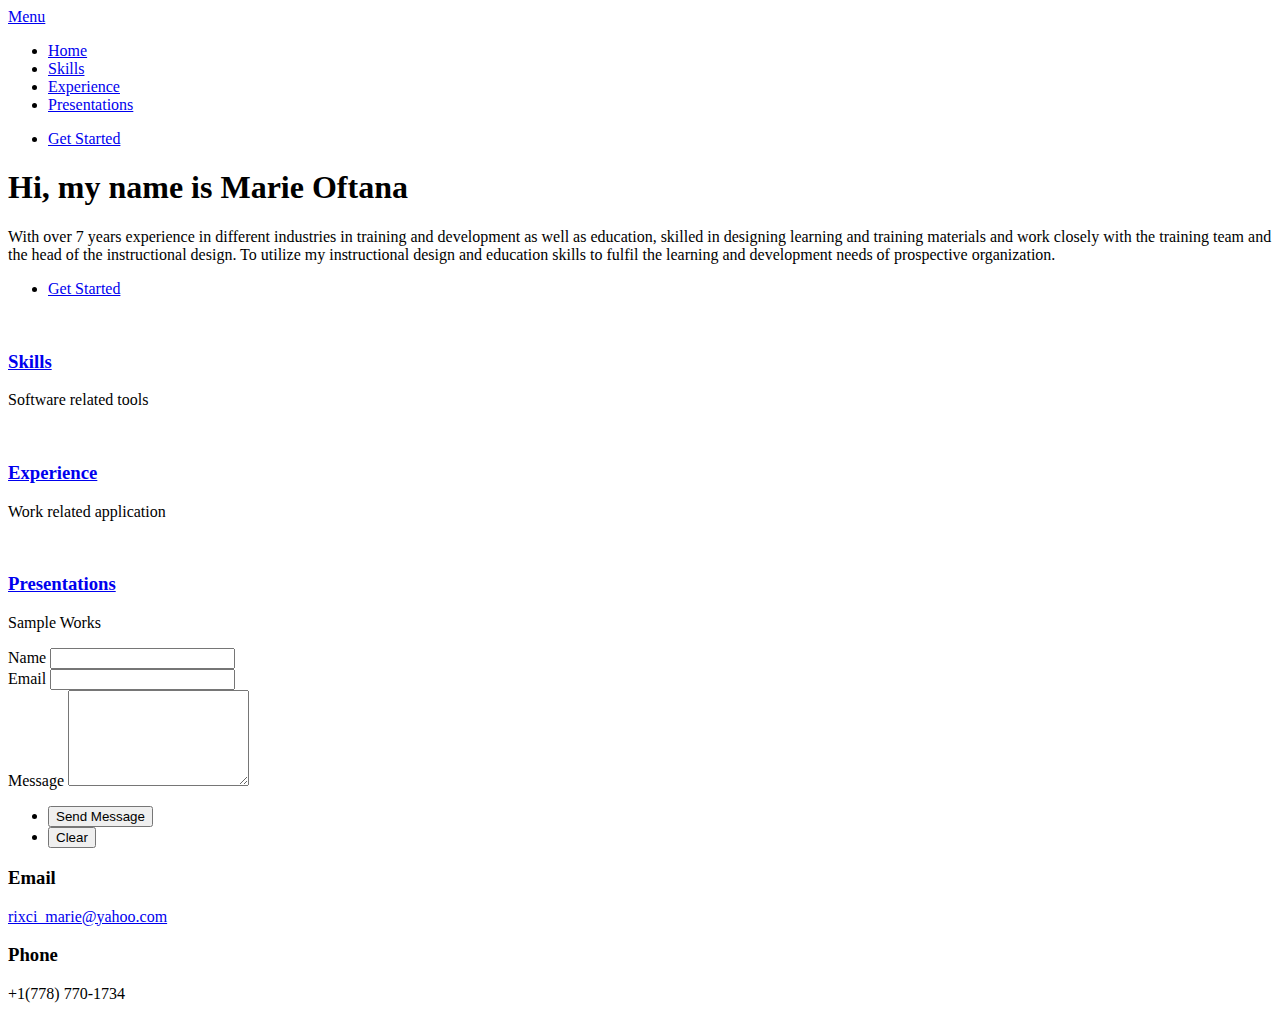
==== hmtl/index.html @ 8131af00 "html upload" ====
<!DOCTYPE HTML>
<html>
	<head>
		<title>Welcome to my Portfolio</title>
		<meta charset="utf-8" />
		<meta name="viewport" content="width=device-width, initial-scale=1, user-scalable=no" />
		<link rel="stylesheet" href="assets/css/main.css" />
		<noscript><link rel="stylesheet" href="assets/css/noscript.css" /></noscript>
	</head>
	<body class="is-preload">

		<!-- Wrapper -->
			<div id="wrapper">

				<!-- Header -->
					<header id="header" class="alt">
						<a href="index.html" class="logo"><strong></strong> <span></span></a>
						<nav>
							<a href="#menu">Menu</a>
						</nav>
					</header>

				<!-- Menu -->
					<nav id="menu">
						<ul class="links">
							<li><a href="index.html">Home</a></li>
							<li><a href="Skills.html">Skills</a></li>
							<li><a href="Experience.html">Experience</a></li>
							<li><a href="Presentations.html">Presentations</a></li>
						</ul>
						<ul class="actions stacked">
							<li><a href="index.html" class="button primary fit">Get Started</a></li>
						</ul>
					</nav>

				<!-- Banner -->
					<section id="banner" class="major">
						<div class="inner">
							<header class="major">
								<h1>Hi, my name is Marie Oftana</h1>
							</header>
							<div class="content">
								<p>With over 7 years experience in different industries in training and development as well as education, 
									skilled in designing learning and training materials and work closely with the training team and the head 
									of the instructional design. To utilize my instructional design and education skills to fulfil the learning 
									and development needs of prospective organization.</p>
								<ul class="actions">
									<li><a href="#one" class="button next scrolly">Get Started</a></li>
								</ul>
							</div>
						</div>
					</section>

				<!-- Main -->
					<div id="main">

						<!-- One -->
							<section id="one" class="tiles">
								<article>
									<span class="image">
										<img src="images/pic01.jpg" alt="" />
									</span>
									<header class="major">
										<h3><a href="Skills.html" class="link">Skills</a></h3>
										<p>Software related tools</p>
									</header>
								</article>
								<article>
									<span class="image">
										<img src="images/pic02.jpg" alt="" />
									</span>
									<header class="major">
										<h3><a href="Experience.html" class="link">Experience</a></h3>
										<p>Work related application</p>
									</header>
								</article>
								
								</article>
								<article>
									<span class="image">
										<img src="images/pic05.jpg" alt="" />
									</span>
									<header class="major">
										<h3><a href="Presentations.html" class="link">Presentations</a></h3>
										<p>Sample Works</p>
									</header>
								</article>

							</section>

						
				<!-- Contact -->
					<section id="contact">
						<div class="inner">
							<section>
								<form method="post" action="#">
									<div class="fields">
										<div class="field half">
											<label for="name">Name</label>
											<input type="text" name="name" id="name" />
										</div>
										<div class="field half">
											<label for="email">Email</label>
											<input type="text" name="email" id="email" />
										</div>
										<div class="field">
											<label for="message">Message</label>
											<textarea name="message" id="message" rows="6"></textarea>
										</div>
									</div>
									<ul class="actions">
										<li><input type="submit" value="Send Message" class="primary" /></li>
										<li><input type="reset" value="Clear" /></li>
									</ul>
								</form>
							</section>
							<section class="split">
								<section>
									<div class="contact-method">
										<span class="icon solid alt fa-envelope"></span>
										<h3>Email</h3>
										<a href="mailto:rixci_marie@yahoo.com?Subject=Hello%20again">rixci_marie@yahoo.com</a>
									</div>
								</section>
								<section>
									<div class="contact-method">
										<span class="icon solid alt fa-phone"></span>
										<h3>Phone</h3>
										<span>+1(778) 770-1734</span>
							</section>
						</div>
					</section>


			</div>

		<!-- Scripts -->
			<script src="assets/js/jquery.min.js"></script>
			<script src="assets/js/jquery.scrolly.min.js"></script>
			<script src="assets/js/jquery.scrollex.min.js"></script>
			<script src="assets/js/browser.min.js"></script>
			<script src="assets/js/breakpoints.min.js"></script>
			<script src="assets/js/util.js"></script>
			<script src="assets/js/main.js"></script>

	</body>
</html>
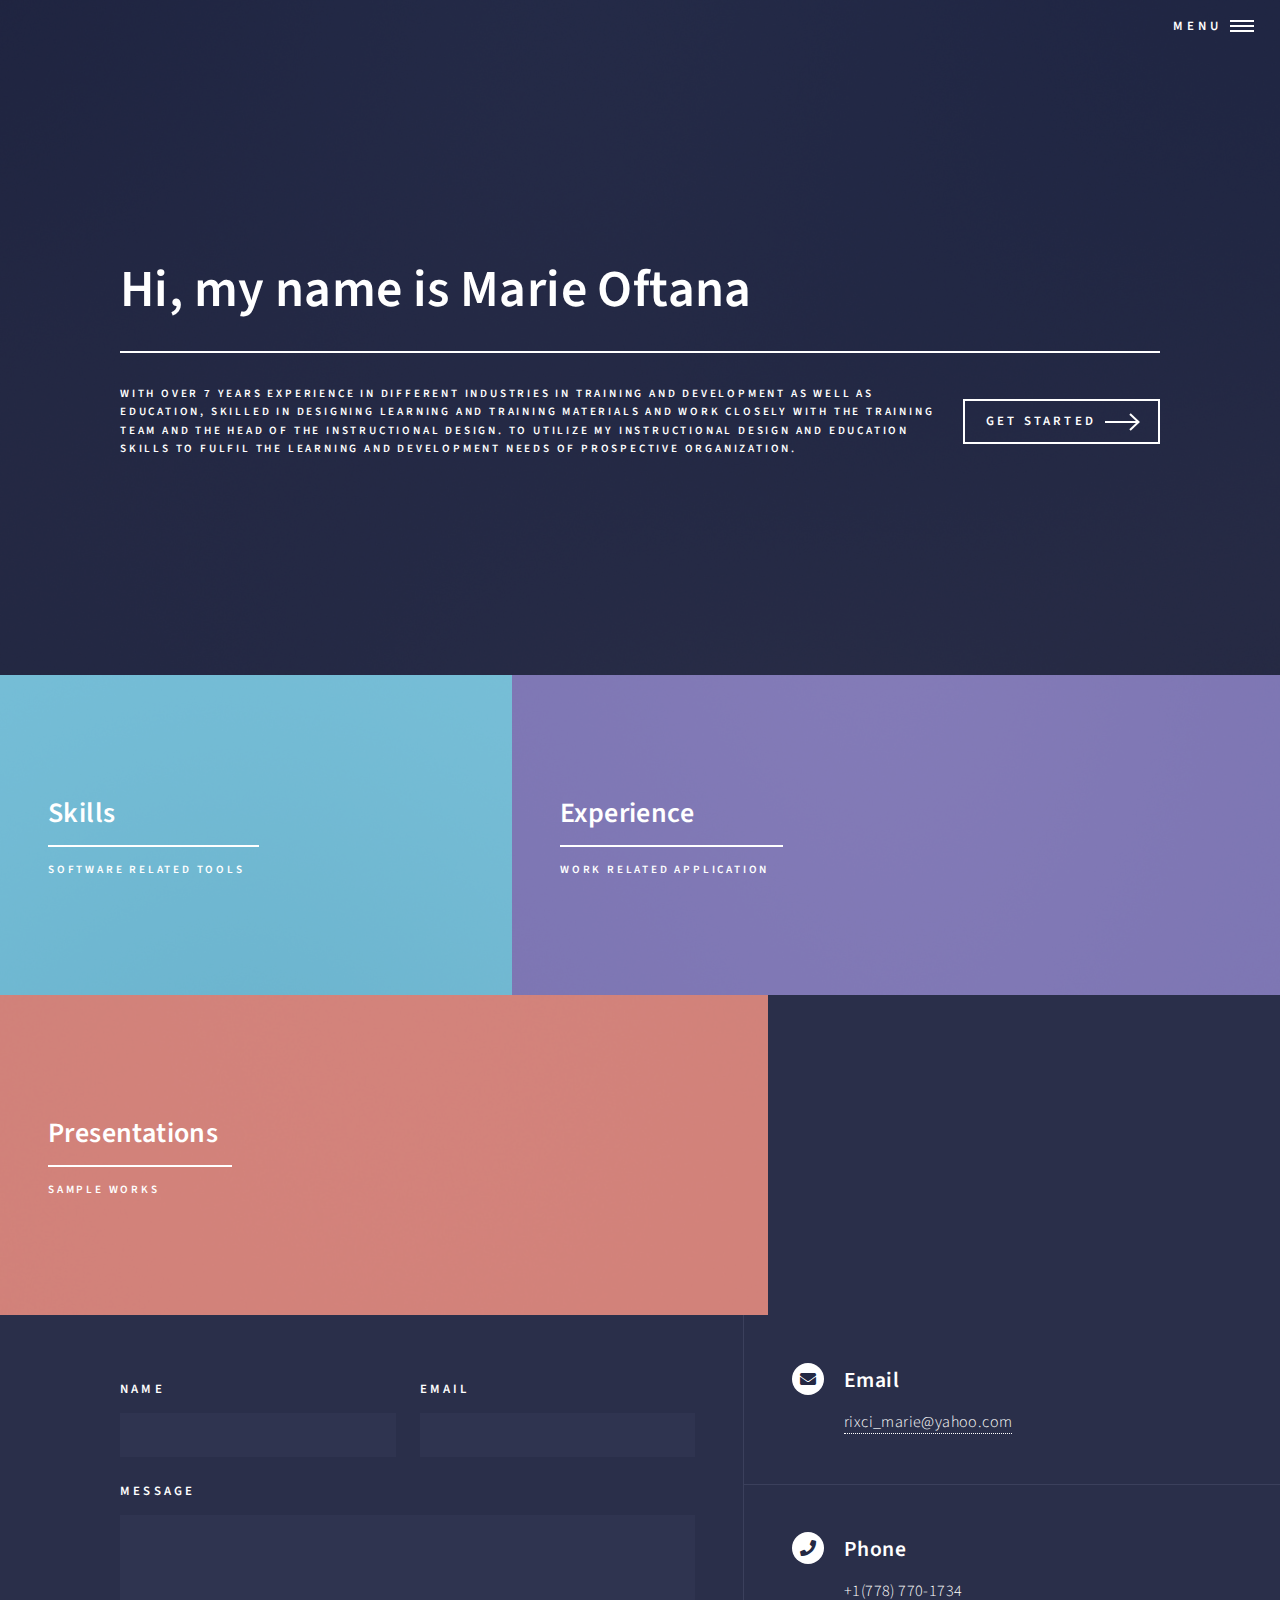
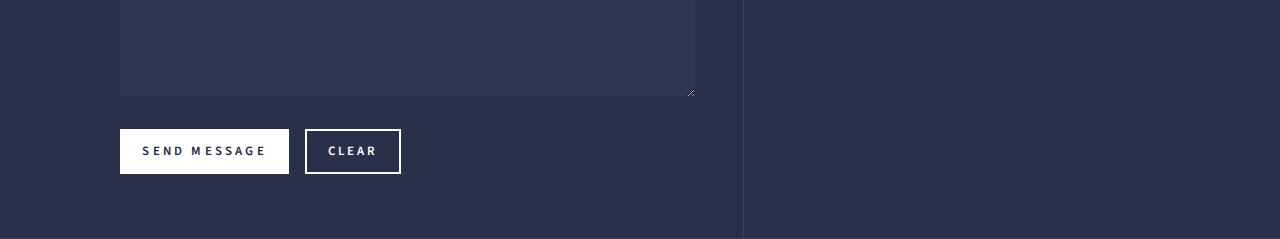
==== commit 04c21c6e: "change Presentation to presentation" ====
--- a/hmtl/index.html
+++ b/hmtl/index.html
@@ -26,7 +26,7 @@
 							<li><a href="index.html">Home</a></li>
 							<li><a href="Skills.html">Skills</a></li>
 							<li><a href="Experience.html">Experience</a></li>
-							<li><a href="Presentations.html">Presentations</a></li>
+							<li><a href="presentations.html">Presentations</a></li>
 						</ul>
 						<ul class="actions stacked">
 							<li><a href="index.html" class="button primary fit">Get Started</a></li>
@@ -144,4 +144,4 @@
 			<script src="assets/js/main.js"></script>
 
 	</body>
-</html>+</html>
--- a/hmtl/assets/css/main.css
+++ b/hmtl/assets/css/main.css
@@ -0,0 +1,3952 @@
+@import url(fontawesome-all.min.css);
+@import url("https://fonts.googleapis.com/css?family=Source+Sans+Pro:300,300italic,600,600italic");
+
+/*
+	Forty by HTML5 UP
+	html5up.net | @ajlkn
+	Free for personal and commercial use under the CCA 3.0 license (html5up.net/license)
+*/
+
+html, body, div, span, applet, object,
+iframe, h1, h2, h3, h4, h5, h6, p, blockquote,
+pre, a, abbr, acronym, address, big, cite,
+code, del, dfn, em, img, ins, kbd, q, s, samp,
+small, strike, strong, sub, sup, tt, var, b,
+u, i, center, dl, dt, dd, ol, ul, li, fieldset,
+form, label, legend, table, caption, tbody,
+tfoot, thead, tr, th, td, article, aside,
+canvas, details, embed, figure, figcaption,
+footer, header, hgroup, menu, nav, output, ruby,
+section, summary, time, mark, audio, video {
+	margin: 0;
+	padding: 0;
+	border: 0;
+	font-size: 100%;
+	font: inherit;
+	vertical-align: baseline;}
+
+article, aside, details, figcaption, figure,
+footer, header, hgroup, menu, nav, section {
+	display: block;}
+
+body {
+	line-height: 1;
+}
+
+ol, ul {
+	list-style: none;
+}
+
+blockquote, q {
+	quotes: none;
+}
+
+	blockquote:before, blockquote:after, q:before, q:after {
+		content: '';
+		content: none;
+	}
+
+table {
+	border-collapse: collapse;
+	border-spacing: 0;
+}
+
+body {
+	-webkit-text-size-adjust: none;
+}
+
+mark {
+	background-color: transparent;
+	color: inherit;
+}
+
+input::-moz-focus-inner {
+	border: 0;
+	padding: 0;
+}
+
+input, select, textarea {
+	-moz-appearance: none;
+	-webkit-appearance: none;
+	-ms-appearance: none;
+	appearance: none;
+}
+
+/* Basic */
+
+	@-ms-viewport {
+		width: device-width;
+	}
+
+	body {
+		-ms-overflow-style: scrollbar;
+	}
+
+	@media screen and (max-width: 480px) {
+
+		html, body {
+			min-width: 320px;
+		}
+
+	}
+
+	html {
+		box-sizing: border-box;
+	}
+
+	*, *:before, *:after {
+		box-sizing: inherit;
+	}
+
+	body {
+		background: #242943;
+	}
+
+		body.is-preload *, body.is-preload *:before, body.is-preload *:after {
+			-moz-animation: none !important;
+			-webkit-animation: none !important;
+			-ms-animation: none !important;
+			animation: none !important;
+			-moz-transition: none !important;
+			-webkit-transition: none !important;
+			-ms-transition: none !important;
+			transition: none !important;
+		}
+
+/* Type */
+
+	body, input, select, textarea {
+		color: #ffffff;
+		font-family: "Source Sans Pro", Helvetica, sans-serif;
+		font-size: 17pt;
+		font-weight: 300;
+		letter-spacing: 0.025em;
+		line-height: 1.65;
+	}
+
+		@media screen and (max-width: 1680px) {
+
+			body, input, select, textarea {
+				font-size: 14pt;
+			}
+
+		}
+
+		@media screen and (max-width: 1280px) {
+
+			body, input, select, textarea {
+				font-size: 12pt;
+			}
+
+		}
+
+		@media screen and (max-width: 360px) {
+
+			body, input, select, textarea {
+				font-size: 11pt;
+			}
+
+		}
+
+	a {
+		-moz-transition: color 0.2s ease-in-out, border-bottom-color 0.2s ease-in-out;
+		-webkit-transition: color 0.2s ease-in-out, border-bottom-color 0.2s ease-in-out;
+		-ms-transition: color 0.2s ease-in-out, border-bottom-color 0.2s ease-in-out;
+		transition: color 0.2s ease-in-out, border-bottom-color 0.2s ease-in-out;
+		border-bottom: dotted 1px;
+		color: inherit;
+		text-decoration: none;
+	}
+
+		a:hover {
+			border-bottom-color: transparent;
+			color: #9bf1ff !important;
+		}
+
+		a:active {
+			color: #53e3fb !important;
+		}
+
+	strong, b {
+		color: #ffffff;
+		font-weight: 600;
+	}
+
+	em, i {
+		font-style: italic;
+	}
+
+	p {
+		margin: 0 0 2em 0;
+	}
+
+	h1, h2, h3, h4, h5, h6 {
+		color: #ffffff;
+		font-weight: 600;
+		line-height: 1.65;
+		margin: 0 0 1em 0;
+	}
+
+		h1 a, h2 a, h3 a, h4 a, h5 a, h6 a {
+			color: inherit;
+			border-bottom: 0;
+		}
+
+	h1 {
+		font-size: 2.5em;
+	}
+
+	h2 {
+		font-size: 1.75em;
+	}
+
+	h3 {
+		font-size: 1.35em;
+	}
+
+	h4 {
+		font-size: 1.1em;
+	}
+
+	h5 {
+		font-size: 0.9em;
+	}
+
+	h6 {
+		font-size: 0.7em;
+	}
+
+	@media screen and (max-width: 736px) {
+
+		h1 {
+			font-size: 2em;
+		}
+
+		h2 {
+			font-size: 1.5em;
+		}
+
+		h3 {
+			font-size: 1.25em;
+		}
+
+	}
+
+	sub {
+		font-size: 0.8em;
+		position: relative;
+		top: 0.5em;
+	}
+
+	sup {
+		font-size: 0.8em;
+		position: relative;
+		top: -0.5em;
+	}
+
+	blockquote {
+		border-left: solid 4px rgba(212, 212, 255, 0.1);
+		font-style: italic;
+		margin: 0 0 2em 0;
+		padding: 0.5em 0 0.5em 2em;
+	}
+
+	code {
+		background: rgba(212, 212, 255, 0.035);
+		font-family: "Courier New", monospace;
+		font-size: 0.9em;
+		margin: 0 0.25em;
+		padding: 0.25em 0.65em;
+	}
+
+	pre {
+		-webkit-overflow-scrolling: touch;
+		font-family: "Courier New", monospace;
+		font-size: 0.9em;
+		margin: 0 0 2em 0;
+	}
+
+		pre code {
+			display: block;
+			line-height: 1.75;
+			padding: 1em 1.5em;
+			overflow-x: auto;
+		}
+
+	hr {
+		border: 0;
+		border-bottom: solid 1px rgba(212, 212, 255, 0.1);
+		margin: 2em 0;
+	}
+
+		hr.major {
+			margin: 3em 0;
+		}
+
+	.align-left {
+		text-align: left;
+	}
+
+	.align-center {
+		text-align: center;
+	}
+
+	.align-right {
+		text-align: right;
+	}
+
+/* Row */
+
+	.row {
+		display: flex;
+		flex-wrap: wrap;
+		box-sizing: border-box;
+		align-items: stretch;
+	}
+
+		.row > * {
+			box-sizing: border-box;
+		}
+
+		.row.gtr-uniform > * > :last-child {
+			margin-bottom: 0;
+		}
+
+		.row.aln-left {
+			justify-content: flex-start;
+		}
+
+		.row.aln-center {
+			justify-content: center;
+		}
+
+		.row.aln-right {
+			justify-content: flex-end;
+		}
+
+		.row.aln-top {
+			align-items: flex-start;
+		}
+
+		.row.aln-middle {
+			align-items: center;
+		}
+
+		.row.aln-bottom {
+			align-items: flex-end;
+		}
+
+		.row > .imp {
+			order: -1;
+		}
+
+		.row > .col-1 {
+			width: 8.33333%;
+		}
+
+		.row > .off-1 {
+			margin-left: 8.33333%;
+		}
+
+		.row > .col-2 {
+			width: 16.66667%;
+		}
+
+		.row > .off-2 {
+			margin-left: 16.66667%;
+		}
+
+		.row > .col-3 {
+			width: 25%;
+		}
+
+		.row > .off-3 {
+			margin-left: 25%;
+		}
+
+		.row > .col-4 {
+			width: 33.33333%;
+		}
+
+		.row > .off-4 {
+			margin-left: 33.33333%;
+		}
+
+		.row > .col-5 {
+			width: 41.66667%;
+		}
+
+		.row > .off-5 {
+			margin-left: 41.66667%;
+		}
+
+		.row > .col-6 {
+			width: 50%;
+		}
+
+		.row > .off-6 {
+			margin-left: 50%;
+		}
+
+		.row > .col-7 {
+			width: 58.33333%;
+		}
+
+		.row > .off-7 {
+			margin-left: 58.33333%;
+		}
+
+		.row > .col-8 {
+			width: 66.66667%;
+		}
+
+		.row > .off-8 {
+			margin-left: 66.66667%;
+		}
+
+		.row > .col-9 {
+			width: 75%;
+		}
+
+		.row > .off-9 {
+			margin-left: 75%;
+		}
+
+		.row > .col-10 {
+			width: 83.33333%;
+		}
+
+		.row > .off-10 {
+			margin-left: 83.33333%;
+		}
+
+		.row > .col-11 {
+			width: 91.66667%;
+		}
+
+		.row > .off-11 {
+			margin-left: 91.66667%;
+		}
+
+		.row > .col-12 {
+			width: 100%;
+		}
+
+		.row > .off-12 {
+			margin-left: 100%;
+		}
+
+		.row.gtr-0 {
+			margin-top: 0;
+			margin-left: 0em;
+		}
+
+			.row.gtr-0 > * {
+				padding: 0 0 0 0em;
+			}
+
+			.row.gtr-0.gtr-uniform {
+				margin-top: 0em;
+			}
+
+				.row.gtr-0.gtr-uniform > * {
+					padding-top: 0em;
+				}
+
+		.row.gtr-25 {
+			margin-top: 0;
+			margin-left: -0.5em;
+		}
+
+			.row.gtr-25 > * {
+				padding: 0 0 0 0.5em;
+			}
+
+			.row.gtr-25.gtr-uniform {
+				margin-top: -0.5em;
+			}
+
+				.row.gtr-25.gtr-uniform > * {
+					padding-top: 0.5em;
+				}
+
+		.row.gtr-50 {
+			margin-top: 0;
+			margin-left: -1em;
+		}
+
+			.row.gtr-50 > * {
+				padding: 0 0 0 1em;
+			}
+
+			.row.gtr-50.gtr-uniform {
+				margin-top: -1em;
+			}
+
+				.row.gtr-50.gtr-uniform > * {
+					padding-top: 1em;
+				}
+
+		.row {
+			margin-top: 0;
+			margin-left: -2em;
+		}
+
+			.row > * {
+				padding: 0 0 0 2em;
+			}
+
+			.row.gtr-uniform {
+				margin-top: -2em;
+			}
+
+				.row.gtr-uniform > * {
+					padding-top: 2em;
+				}
+
+		.row.gtr-150 {
+			margin-top: 0;
+			margin-left: -3em;
+		}
+
+			.row.gtr-150 > * {
+				padding: 0 0 0 3em;
+			}
+
+			.row.gtr-150.gtr-uniform {
+				margin-top: -3em;
+			}
+
+				.row.gtr-150.gtr-uniform > * {
+					padding-top: 3em;
+				}
+
+		.row.gtr-200 {
+			margin-top: 0;
+			margin-left: -4em;
+		}
+
+			.row.gtr-200 > * {
+				padding: 0 0 0 4em;
+			}
+
+			.row.gtr-200.gtr-uniform {
+				margin-top: -4em;
+			}
+
+				.row.gtr-200.gtr-uniform > * {
+					padding-top: 4em;
+				}
+
+		@media screen and (max-width: 1680px) {
+
+			.row {
+				display: flex;
+				flex-wrap: wrap;
+				box-sizing: border-box;
+				align-items: stretch;
+			}
+
+				.row > * {
+					box-sizing: border-box;
+				}
+
+				.row.gtr-uniform > * > :last-child {
+					margin-bottom: 0;
+				}
+
+				.row.aln-left {
+					justify-content: flex-start;
+				}
+
+				.row.aln-center {
+					justify-content: center;
+				}
+
+				.row.aln-right {
+					justify-content: flex-end;
+				}
+
+				.row.aln-top {
+					align-items: flex-start;
+				}
+
+				.row.aln-middle {
+					align-items: center;
+				}
+
+				.row.aln-bottom {
+					align-items: flex-end;
+				}
+
+				.row > .imp-xlarge {
+					order: -1;
+				}
+
+				.row > .col-1-xlarge {
+					width: 8.33333%;
+				}
+
+				.row > .off-1-xlarge {
+					margin-left: 8.33333%;
+				}
+
+				.row > .col-2-xlarge {
+					width: 16.66667%;
+				}
+
+				.row > .off-2-xlarge {
+					margin-left: 16.66667%;
+				}
+
+				.row > .col-3-xlarge {
+					width: 25%;
+				}
+
+				.row > .off-3-xlarge {
+					margin-left: 25%;
+				}
+
+				.row > .col-4-xlarge {
+					width: 33.33333%;
+				}
+
+				.row > .off-4-xlarge {
+					margin-left: 33.33333%;
+				}
+
+				.row > .col-5-xlarge {
+					width: 41.66667%;
+				}
+
+				.row > .off-5-xlarge {
+					margin-left: 41.66667%;
+				}
+
+				.row > .col-6-xlarge {
+					width: 50%;
+				}
+
+				.row > .off-6-xlarge {
+					margin-left: 50%;
+				}
+
+				.row > .col-7-xlarge {
+					width: 58.33333%;
+				}
+
+				.row > .off-7-xlarge {
+					margin-left: 58.33333%;
+				}
+
+				.row > .col-8-xlarge {
+					width: 66.66667%;
+				}
+
+				.row > .off-8-xlarge {
+					margin-left: 66.66667%;
+				}
+
+				.row > .col-9-xlarge {
+					width: 75%;
+				}
+
+				.row > .off-9-xlarge {
+					margin-left: 75%;
+				}
+
+				.row > .col-10-xlarge {
+					width: 83.33333%;
+				}
+
+				.row > .off-10-xlarge {
+					margin-left: 83.33333%;
+				}
+
+				.row > .col-11-xlarge {
+					width: 91.66667%;
+				}
+
+				.row > .off-11-xlarge {
+					margin-left: 91.66667%;
+				}
+
+				.row > .col-12-xlarge {
+					width: 100%;
+				}
+
+				.row > .off-12-xlarge {
+					margin-left: 100%;
+				}
+
+				.row.gtr-0 {
+					margin-top: 0;
+					margin-left: 0em;
+				}
+
+					.row.gtr-0 > * {
+						padding: 0 0 0 0em;
+					}
+
+					.row.gtr-0.gtr-uniform {
+						margin-top: 0em;
+					}
+
+						.row.gtr-0.gtr-uniform > * {
+							padding-top: 0em;
+						}
+
+				.row.gtr-25 {
+					margin-top: 0;
+					margin-left: -0.5em;
+				}
+
+					.row.gtr-25 > * {
+						padding: 0 0 0 0.5em;
+					}
+
+					.row.gtr-25.gtr-uniform {
+						margin-top: -0.5em;
+					}
+
+						.row.gtr-25.gtr-uniform > * {
+							padding-top: 0.5em;
+						}
+
+				.row.gtr-50 {
+					margin-top: 0;
+					margin-left: -1em;
+				}
+
+					.row.gtr-50 > * {
+						padding: 0 0 0 1em;
+					}
+
+					.row.gtr-50.gtr-uniform {
+						margin-top: -1em;
+					}
+
+						.row.gtr-50.gtr-uniform > * {
+							padding-top: 1em;
+						}
+
+				.row {
+					margin-top: 0;
+					margin-left: -2em;
+				}
+
+					.row > * {
+						padding: 0 0 0 2em;
+					}
+
+					.row.gtr-uniform {
+						margin-top: -2em;
+					}
+
+						.row.gtr-uniform > * {
+							padding-top: 2em;
+						}
+
+				.row.gtr-150 {
+					margin-top: 0;
+					margin-left: -3em;
+				}
+
+					.row.gtr-150 > * {
+						padding: 0 0 0 3em;
+					}
+
+					.row.gtr-150.gtr-uniform {
+						margin-top: -3em;
+					}
+
+						.row.gtr-150.gtr-uniform > * {
+							padding-top: 3em;
+						}
+
+				.row.gtr-200 {
+					margin-top: 0;
+					margin-left: -4em;
+				}
+
+					.row.gtr-200 > * {
+						padding: 0 0 0 4em;
+					}
+
+					.row.gtr-200.gtr-uniform {
+						margin-top: -4em;
+					}
+
+						.row.gtr-200.gtr-uniform > * {
+							padding-top: 4em;
+						}
+
+		}
+
+		@media screen and (max-width: 1280px) {
+
+			.row {
+				display: flex;
+				flex-wrap: wrap;
+				box-sizing: border-box;
+				align-items: stretch;
+			}
+
+				.row > * {
+					box-sizing: border-box;
+				}
+
+				.row.gtr-uniform > * > :last-child {
+					margin-bottom: 0;
+				}
+
+				.row.aln-left {
+					justify-content: flex-start;
+				}
+
+				.row.aln-center {
+					justify-content: center;
+				}
+
+				.row.aln-right {
+					justify-content: flex-end;
+				}
+
+				.row.aln-top {
+					align-items: flex-start;
+				}
+
+				.row.aln-middle {
+					align-items: center;
+				}
+
+				.row.aln-bottom {
+					align-items: flex-end;
+				}
+
+				.row > .imp-large {
+					order: -1;
+				}
+
+				.row > .col-1-large {
+					width: 8.33333%;
+				}
+
+				.row > .off-1-large {
+					margin-left: 8.33333%;
+				}
+
+				.row > .col-2-large {
+					width: 16.66667%;
+				}
+
+				.row > .off-2-large {
+					margin-left: 16.66667%;
+				}
+
+				.row > .col-3-large {
+					width: 25%;
+				}
+
+				.row > .off-3-large {
+					margin-left: 25%;
+				}
+
+				.row > .col-4-large {
+					width: 33.33333%;
+				}
+
+				.row > .off-4-large {
+					margin-left: 33.33333%;
+				}
+
+				.row > .col-5-large {
+					width: 41.66667%;
+				}
+
+				.row > .off-5-large {
+					margin-left: 41.66667%;
+				}
+
+				.row > .col-6-large {
+					width: 50%;
+				}
+
+				.row > .off-6-large {
+					margin-left: 50%;
+				}
+
+				.row > .col-7-large {
+					width: 58.33333%;
+				}
+
+				.row > .off-7-large {
+					margin-left: 58.33333%;
+				}
+
+				.row > .col-8-large {
+					width: 66.66667%;
+				}
+
+				.row > .off-8-large {
+					margin-left: 66.66667%;
+				}
+
+				.row > .col-9-large {
+					width: 75%;
+				}
+
+				.row > .off-9-large {
+					margin-left: 75%;
+				}
+
+				.row > .col-10-large {
+					width: 83.33333%;
+				}
+
+				.row > .off-10-large {
+					margin-left: 83.33333%;
+				}
+
+				.row > .col-11-large {
+					width: 91.66667%;
+				}
+
+				.row > .off-11-large {
+					margin-left: 91.66667%;
+				}
+
+				.row > .col-12-large {
+					width: 100%;
+				}
+
+				.row > .off-12-large {
+					margin-left: 100%;
+				}
+
+				.row.gtr-0 {
+					margin-top: 0;
+					margin-left: 0em;
+				}
+
+					.row.gtr-0 > * {
+						padding: 0 0 0 0em;
+					}
+
+					.row.gtr-0.gtr-uniform {
+						margin-top: 0em;
+					}
+
+						.row.gtr-0.gtr-uniform > * {
+							padding-top: 0em;
+						}
+
+				.row.gtr-25 {
+					margin-top: 0;
+					margin-left: -0.375em;
+				}
+
+					.row.gtr-25 > * {
+						padding: 0 0 0 0.375em;
+					}
+
+					.row.gtr-25.gtr-uniform {
+						margin-top: -0.375em;
+					}
+
+						.row.gtr-25.gtr-uniform > * {
+							padding-top: 0.375em;
+						}
+
+				.row.gtr-50 {
+					margin-top: 0;
+					margin-left: -0.75em;
+				}
+
+					.row.gtr-50 > * {
+						padding: 0 0 0 0.75em;
+					}
+
+					.row.gtr-50.gtr-uniform {
+						margin-top: -0.75em;
+					}
+
+						.row.gtr-50.gtr-uniform > * {
+							padding-top: 0.75em;
+						}
+
+				.row {
+					margin-top: 0;
+					margin-left: -1.5em;
+				}
+
+					.row > * {
+						padding: 0 0 0 1.5em;
+					}
+
+					.row.gtr-uniform {
+						margin-top: -1.5em;
+					}
+
+						.row.gtr-uniform > * {
+							padding-top: 1.5em;
+						}
+
+				.row.gtr-150 {
+					margin-top: 0;
+					margin-left: -2.25em;
+				}
+
+					.row.gtr-150 > * {
+						padding: 0 0 0 2.25em;
+					}
+
+					.row.gtr-150.gtr-uniform {
+						margin-top: -2.25em;
+					}
+
+						.row.gtr-150.gtr-uniform > * {
+							padding-top: 2.25em;
+						}
+
+				.row.gtr-200 {
+					margin-top: 0;
+					margin-left: -3em;
+				}
+
+					.row.gtr-200 > * {
+						padding: 0 0 0 3em;
+					}
+
+					.row.gtr-200.gtr-uniform {
+						margin-top: -3em;
+					}
+
+						.row.gtr-200.gtr-uniform > * {
+							padding-top: 3em;
+						}
+
+		}
+
+		@media screen and (max-width: 980px) {
+
+			.row {
+				display: flex;
+				flex-wrap: wrap;
+				box-sizing: border-box;
+				align-items: stretch;
+			}
+
+				.row > * {
+					box-sizing: border-box;
+				}
+
+				.row.gtr-uniform > * > :last-child {
+					margin-bottom: 0;
+				}
+
+				.row.aln-left {
+					justify-content: flex-start;
+				}
+
+				.row.aln-center {
+					justify-content: center;
+				}
+
+				.row.aln-right {
+					justify-content: flex-end;
+				}
+
+				.row.aln-top {
+					align-items: flex-start;
+				}
+
+				.row.aln-middle {
+					align-items: center;
+				}
+
+				.row.aln-bottom {
+					align-items: flex-end;
+				}
+
+				.row > .imp-medium {
+					order: -1;
+				}
+
+				.row > .col-1-medium {
+					width: 8.33333%;
+				}
+
+				.row > .off-1-medium {
+					margin-left: 8.33333%;
+				}
+
+				.row > .col-2-medium {
+					width: 16.66667%;
+				}
+
+				.row > .off-2-medium {
+					margin-left: 16.66667%;
+				}
+
+				.row > .col-3-medium {
+					width: 25%;
+				}
+
+				.row > .off-3-medium {
+					margin-left: 25%;
+				}
+
+				.row > .col-4-medium {
+					width: 33.33333%;
+				}
+
+				.row > .off-4-medium {
+					margin-left: 33.33333%;
+				}
+
+				.row > .col-5-medium {
+					width: 41.66667%;
+				}
+
+				.row > .off-5-medium {
+					margin-left: 41.66667%;
+				}
+
+				.row > .col-6-medium {
+					width: 50%;
+				}
+
+				.row > .off-6-medium {
+					margin-left: 50%;
+				}
+
+				.row > .col-7-medium {
+					width: 58.33333%;
+				}
+
+				.row > .off-7-medium {
+					margin-left: 58.33333%;
+				}
+
+				.row > .col-8-medium {
+					width: 66.66667%;
+				}
+
+				.row > .off-8-medium {
+					margin-left: 66.66667%;
+				}
+
+				.row > .col-9-medium {
+					width: 75%;
+				}
+
+				.row > .off-9-medium {
+					margin-left: 75%;
+				}
+
+				.row > .col-10-medium {
+					width: 83.33333%;
+				}
+
+				.row > .off-10-medium {
+					margin-left: 83.33333%;
+				}
+
+				.row > .col-11-medium {
+					width: 91.66667%;
+				}
+
+				.row > .off-11-medium {
+					margin-left: 91.66667%;
+				}
+
+				.row > .col-12-medium {
+					width: 100%;
+				}
+
+				.row > .off-12-medium {
+					margin-left: 100%;
+				}
+
+				.row.gtr-0 {
+					margin-top: 0;
+					margin-left: 0em;
+				}
+
+					.row.gtr-0 > * {
+						padding: 0 0 0 0em;
+					}
+
+					.row.gtr-0.gtr-uniform {
+						margin-top: 0em;
+					}
+
+						.row.gtr-0.gtr-uniform > * {
+							padding-top: 0em;
+						}
+
+				.row.gtr-25 {
+					margin-top: 0;
+					margin-left: -0.375em;
+				}
+
+					.row.gtr-25 > * {
+						padding: 0 0 0 0.375em;
+					}
+
+					.row.gtr-25.gtr-uniform {
+						margin-top: -0.375em;
+					}
+
+						.row.gtr-25.gtr-uniform > * {
+							padding-top: 0.375em;
+						}
+
+				.row.gtr-50 {
+					margin-top: 0;
+					margin-left: -0.75em;
+				}
+
+					.row.gtr-50 > * {
+						padding: 0 0 0 0.75em;
+					}
+
+					.row.gtr-50.gtr-uniform {
+						margin-top: -0.75em;
+					}
+
+						.row.gtr-50.gtr-uniform > * {
+							padding-top: 0.75em;
+						}
+
+				.row {
+					margin-top: 0;
+					margin-left: -1.5em;
+				}
+
+					.row > * {
+						padding: 0 0 0 1.5em;
+					}
+
+					.row.gtr-uniform {
+						margin-top: -1.5em;
+					}
+
+						.row.gtr-uniform > * {
+							padding-top: 1.5em;
+						}
+
+				.row.gtr-150 {
+					margin-top: 0;
+					margin-left: -2.25em;
+				}
+
+					.row.gtr-150 > * {
+						padding: 0 0 0 2.25em;
+					}
+
+					.row.gtr-150.gtr-uniform {
+						margin-top: -2.25em;
+					}
+
+						.row.gtr-150.gtr-uniform > * {
+							padding-top: 2.25em;
+						}
+
+				.row.gtr-200 {
+					margin-top: 0;
+					margin-left: -3em;
+				}
+
+					.row.gtr-200 > * {
+						padding: 0 0 0 3em;
+					}
+
+					.row.gtr-200.gtr-uniform {
+						margin-top: -3em;
+					}
+
+						.row.gtr-200.gtr-uniform > * {
+							padding-top: 3em;
+						}
+
+		}
+
+		@media screen and (max-width: 736px) {
+
+			.row {
+				display: flex;
+				flex-wrap: wrap;
+				box-sizing: border-box;
+				align-items: stretch;
+			}
+
+				.row > * {
+					box-sizing: border-box;
+				}
+
+				.row.gtr-uniform > * > :last-child {
+					margin-bottom: 0;
+				}
+
+				.row.aln-left {
+					justify-content: flex-start;
+				}
+
+				.row.aln-center {
+					justify-content: center;
+				}
+
+				.row.aln-right {
+					justify-content: flex-end;
+				}
+
+				.row.aln-top {
+					align-items: flex-start;
+				}
+
+				.row.aln-middle {
+					align-items: center;
+				}
+
+				.row.aln-bottom {
+					align-items: flex-end;
+				}
+
+				.row > .imp-small {
+					order: -1;
+				}
+
+				.row > .col-1-small {
+					width: 8.33333%;
+				}
+
+				.row > .off-1-small {
+					margin-left: 8.33333%;
+				}
+
+				.row > .col-2-small {
+					width: 16.66667%;
+				}
+
+				.row > .off-2-small {
+					margin-left: 16.66667%;
+				}
+
+				.row > .col-3-small {
+					width: 25%;
+				}
+
+				.row > .off-3-small {
+					margin-left: 25%;
+				}
+
+				.row > .col-4-small {
+					width: 33.33333%;
+				}
+
+				.row > .off-4-small {
+					margin-left: 33.33333%;
+				}
+
+				.row > .col-5-small {
+					width: 41.66667%;
+				}
+
+				.row > .off-5-small {
+					margin-left: 41.66667%;
+				}
+
+				.row > .col-6-small {
+					width: 50%;
+				}
+
+				.row > .off-6-small {
+					margin-left: 50%;
+				}
+
+				.row > .col-7-small {
+					width: 58.33333%;
+				}
+
+				.row > .off-7-small {
+					margin-left: 58.33333%;
+				}
+
+				.row > .col-8-small {
+					width: 66.66667%;
+				}
+
+				.row > .off-8-small {
+					margin-left: 66.66667%;
+				}
+
+				.row > .col-9-small {
+					width: 75%;
+				}
+
+				.row > .off-9-small {
+					margin-left: 75%;
+				}
+
+				.row > .col-10-small {
+					width: 83.33333%;
+				}
+
+				.row > .off-10-small {
+					margin-left: 83.33333%;
+				}
+
+				.row > .col-11-small {
+					width: 91.66667%;
+				}
+
+				.row > .off-11-small {
+					margin-left: 91.66667%;
+				}
+
+				.row > .col-12-small {
+					width: 100%;
+				}
+
+				.row > .off-12-small {
+					margin-left: 100%;
+				}
+
+				.row.gtr-0 {
+					margin-top: 0;
+					margin-left: 0em;
+				}
+
+					.row.gtr-0 > * {
+						padding: 0 0 0 0em;
+					}
+
+					.row.gtr-0.gtr-uniform {
+						margin-top: 0em;
+					}
+
+						.row.gtr-0.gtr-uniform > * {
+							padding-top: 0em;
+						}
+
+				.row.gtr-25 {
+					margin-top: 0;
+					margin-left: -0.3125em;
+				}
+
+					.row.gtr-25 > * {
+						padding: 0 0 0 0.3125em;
+					}
+
+					.row.gtr-25.gtr-uniform {
+						margin-top: -0.3125em;
+					}
+
+						.row.gtr-25.gtr-uniform > * {
+							padding-top: 0.3125em;
+						}
+
+				.row.gtr-50 {
+					margin-top: 0;
+					margin-left: -0.625em;
+				}
+
+					.row.gtr-50 > * {
+						padding: 0 0 0 0.625em;
+					}
+
+					.row.gtr-50.gtr-uniform {
+						margin-top: -0.625em;
+					}
+
+						.row.gtr-50.gtr-uniform > * {
+							padding-top: 0.625em;
+						}
+
+				.row {
+					margin-top: 0;
+					margin-left: -1.25em;
+				}
+
+					.row > * {
+						padding: 0 0 0 1.25em;
+					}
+
+					.row.gtr-uniform {
+						margin-top: -1.25em;
+					}
+
+						.row.gtr-uniform > * {
+							padding-top: 1.25em;
+						}
+
+				.row.gtr-150 {
+					margin-top: 0;
+					margin-left: -1.875em;
+				}
+
+					.row.gtr-150 > * {
+						padding: 0 0 0 1.875em;
+					}
+
+					.row.gtr-150.gtr-uniform {
+						margin-top: -1.875em;
+					}
+
+						.row.gtr-150.gtr-uniform > * {
+							padding-top: 1.875em;
+						}
+
+				.row.gtr-200 {
+					margin-top: 0;
+					margin-left: -2.5em;
+				}
+
+					.row.gtr-200 > * {
+						padding: 0 0 0 2.5em;
+					}
+
+					.row.gtr-200.gtr-uniform {
+						margin-top: -2.5em;
+					}
+
+						.row.gtr-200.gtr-uniform > * {
+							padding-top: 2.5em;
+						}
+
+		}
+
+		@media screen and (max-width: 480px) {
+
+			.row {
+				display: flex;
+				flex-wrap: wrap;
+				box-sizing: border-box;
+				align-items: stretch;
+			}
+
+				.row > * {
+					box-sizing: border-box;
+				}
+
+				.row.gtr-uniform > * > :last-child {
+					margin-bottom: 0;
+				}
+
+				.row.aln-left {
+					justify-content: flex-start;
+				}
+
+				.row.aln-center {
+					justify-content: center;
+				}
+
+				.row.aln-right {
+					justify-content: flex-end;
+				}
+
+				.row.aln-top {
+					align-items: flex-start;
+				}
+
+				.row.aln-middle {
+					align-items: center;
+				}
+
+				.row.aln-bottom {
+					align-items: flex-end;
+				}
+
+				.row > .imp-xsmall {
+					order: -1;
+				}
+
+				.row > .col-1-xsmall {
+					width: 8.33333%;
+				}
+
+				.row > .off-1-xsmall {
+					margin-left: 8.33333%;
+				}
+
+				.row > .col-2-xsmall {
+					width: 16.66667%;
+				}
+
+				.row > .off-2-xsmall {
+					margin-left: 16.66667%;
+				}
+
+				.row > .col-3-xsmall {
+					width: 25%;
+				}
+
+				.row > .off-3-xsmall {
+					margin-left: 25%;
+				}
+
+				.row > .col-4-xsmall {
+					width: 33.33333%;
+				}
+
+				.row > .off-4-xsmall {
+					margin-left: 33.33333%;
+				}
+
+				.row > .col-5-xsmall {
+					width: 41.66667%;
+				}
+
+				.row > .off-5-xsmall {
+					margin-left: 41.66667%;
+				}
+
+				.row > .col-6-xsmall {
+					width: 50%;
+				}
+
+				.row > .off-6-xsmall {
+					margin-left: 50%;
+				}
+
+				.row > .col-7-xsmall {
+					width: 58.33333%;
+				}
+
+				.row > .off-7-xsmall {
+					margin-left: 58.33333%;
+				}
+
+				.row > .col-8-xsmall {
+					width: 66.66667%;
+				}
+
+				.row > .off-8-xsmall {
+					margin-left: 66.66667%;
+				}
+
+				.row > .col-9-xsmall {
+					width: 75%;
+				}
+
+				.row > .off-9-xsmall {
+					margin-left: 75%;
+				}
+
+				.row > .col-10-xsmall {
+					width: 83.33333%;
+				}
+
+				.row > .off-10-xsmall {
+					margin-left: 83.33333%;
+				}
+
+				.row > .col-11-xsmall {
+					width: 91.66667%;
+				}
+
+				.row > .off-11-xsmall {
+					margin-left: 91.66667%;
+				}
+
+				.row > .col-12-xsmall {
+					width: 100%;
+				}
+
+				.row > .off-12-xsmall {
+					margin-left: 100%;
+				}
+
+				.row.gtr-0 {
+					margin-top: 0;
+					margin-left: 0em;
+				}
+
+					.row.gtr-0 > * {
+						padding: 0 0 0 0em;
+					}
+
+					.row.gtr-0.gtr-uniform {
+						margin-top: 0em;
+					}
+
+						.row.gtr-0.gtr-uniform > * {
+							padding-top: 0em;
+						}
+
+				.row.gtr-25 {
+					margin-top: 0;
+					margin-left: -0.3125em;
+				}
+
+					.row.gtr-25 > * {
+						padding: 0 0 0 0.3125em;
+					}
+
+					.row.gtr-25.gtr-uniform {
+						margin-top: -0.3125em;
+					}
+
+						.row.gtr-25.gtr-uniform > * {
+							padding-top: 0.3125em;
+						}
+
+				.row.gtr-50 {
+					margin-top: 0;
+					margin-left: -0.625em;
+				}
+
+					.row.gtr-50 > * {
+						padding: 0 0 0 0.625em;
+					}
+
+					.row.gtr-50.gtr-uniform {
+						margin-top: -0.625em;
+					}
+
+						.row.gtr-50.gtr-uniform > * {
+							padding-top: 0.625em;
+						}
+
+				.row {
+					margin-top: 0;
+					margin-left: -1.25em;
+				}
+
+					.row > * {
+						padding: 0 0 0 1.25em;
+					}
+
+					.row.gtr-uniform {
+						margin-top: -1.25em;
+					}
+
+						.row.gtr-uniform > * {
+							padding-top: 1.25em;
+						}
+
+				.row.gtr-150 {
+					margin-top: 0;
+					margin-left: -1.875em;
+				}
+
+					.row.gtr-150 > * {
+						padding: 0 0 0 1.875em;
+					}
+
+					.row.gtr-150.gtr-uniform {
+						margin-top: -1.875em;
+					}
+
+						.row.gtr-150.gtr-uniform > * {
+							padding-top: 1.875em;
+						}
+
+				.row.gtr-200 {
+					margin-top: 0;
+					margin-left: -2.5em;
+				}
+
+					.row.gtr-200 > * {
+						padding: 0 0 0 2.5em;
+					}
+
+					.row.gtr-200.gtr-uniform {
+						margin-top: -2.5em;
+					}
+
+						.row.gtr-200.gtr-uniform > * {
+							padding-top: 2.5em;
+						}
+
+		}
+
+/* Section/Article */
+
+	section.special, article.special {
+		text-align: center;
+	}
+
+	header.major {
+		width: -moz-max-content;
+		width: -webkit-max-content;
+		width: -ms-max-content;
+		width: max-content;
+		margin-bottom: 2em;
+	}
+
+		header.major > :first-child {
+			margin-bottom: 0;
+			width: calc(100% + 0.5em);
+		}
+
+			header.major > :first-child:after {
+				content: '';
+				background-color: #ffffff;
+				display: block;
+				height: 2px;
+				margin: 0.325em 0 0.5em 0;
+				width: 100%;
+			}
+
+		header.major > p {
+			font-size: 0.7em;
+			font-weight: 600;
+			letter-spacing: 0.25em;
+			margin-bottom: 0;
+			text-transform: uppercase;
+		}
+
+		body.is-ie header.major > :first-child:after {
+			max-width: 9em;
+		}
+
+		body.is-ie header.major > h1:after {
+			max-width: 100% !important;
+		}
+
+	@media screen and (max-width: 736px) {
+
+		header.major > p br {
+			display: none;
+		}
+
+	}
+
+/* Form */
+
+	form {
+		margin: 0 0 2em 0;
+	}
+
+		form > :last-child {
+			margin-bottom: 0;
+		}
+
+		form > .fields {
+			display: -moz-flex;
+			display: -webkit-flex;
+			display: -ms-flex;
+			display: flex;
+			-moz-flex-wrap: wrap;
+			-webkit-flex-wrap: wrap;
+			-ms-flex-wrap: wrap;
+			flex-wrap: wrap;
+			width: calc(100% + 3em);
+			margin: -1.5em 0 2em -1.5em;
+		}
+
+			form > .fields > .field {
+				-moz-flex-grow: 0;
+				-webkit-flex-grow: 0;
+				-ms-flex-grow: 0;
+				flex-grow: 0;
+				-moz-flex-shrink: 0;
+				-webkit-flex-shrink: 0;
+				-ms-flex-shrink: 0;
+				flex-shrink: 0;
+				padding: 1.5em 0 0 1.5em;
+				width: calc(100% - 1.5em);
+			}
+
+				form > .fields > .field.half {
+					width: calc(50% - 0.75em);
+				}
+
+				form > .fields > .field.third {
+					width: calc(100%/3 - 0.5em);
+				}
+
+				form > .fields > .field.quarter {
+					width: calc(25% - 0.375em);
+				}
+
+		@media screen and (max-width: 480px) {
+
+			form > .fields {
+				width: calc(100% + 3em);
+				margin: -1.5em 0 2em -1.5em;
+			}
+
+				form > .fields > .field {
+					padding: 1.5em 0 0 1.5em;
+					width: calc(100% - 1.5em);
+				}
+
+					form > .fields > .field.half {
+						width: calc(100% - 1.5em);
+					}
+
+					form > .fields > .field.third {
+						width: calc(100% - 1.5em);
+					}
+
+					form > .fields > .field.quarter {
+						width: calc(100% - 1.5em);
+					}
+
+		}
+
+	label {
+		color: #ffffff;
+		display: block;
+		font-size: 0.8em;
+		font-weight: 600;
+		letter-spacing: 0.25em;
+		margin: 0 0 1em 0;
+		text-transform: uppercase;
+	}
+
+	input[type="text"],
+	input[type="password"],
+	input[type="email"],
+	input[type="tel"],
+	input[type="search"],
+	input[type="url"],
+	select,
+	textarea {
+		-moz-appearance: none;
+		-webkit-appearance: none;
+		-ms-appearance: none;
+		appearance: none;
+		background: rgba(212, 212, 255, 0.035);
+		border: none;
+		border-radius: 0;
+		color: inherit;
+		display: block;
+		outline: 0;
+		padding: 0 1em;
+		text-decoration: none;
+		width: 100%;
+	}
+
+		input[type="text"]:invalid,
+		input[type="password"]:invalid,
+		input[type="email"]:invalid,
+		input[type="tel"]:invalid,
+		input[type="search"]:invalid,
+		input[type="url"]:invalid,
+		select:invalid,
+		textarea:invalid {
+			box-shadow: none;
+		}
+
+		input[type="text"]:focus,
+		input[type="password"]:focus,
+		input[type="email"]:focus,
+		input[type="tel"]:focus,
+		input[type="search"]:focus,
+		input[type="url"]:focus,
+		select:focus,
+		textarea:focus {
+			border-color: #9bf1ff;
+			box-shadow: 0 0 0 2px #9bf1ff;
+		}
+
+	select {
+		background-image: url("data:image/svg+xml;charset=utf8,%3Csvg xmlns='http://www.w3.org/2000/svg' width='40' height='40' preserveAspectRatio='none' viewBox='0 0 40 40'%3E%3Cpath d='M9.4,12.3l10.4,10.4l10.4-10.4c0.2-0.2,0.5-0.4,0.9-0.4c0.3,0,0.6,0.1,0.9,0.4l3.3,3.3c0.2,0.2,0.4,0.5,0.4,0.9 c0,0.4-0.1,0.6-0.4,0.9L20.7,31.9c-0.2,0.2-0.5,0.4-0.9,0.4c-0.3,0-0.6-0.1-0.9-0.4L4.3,17.3c-0.2-0.2-0.4-0.5-0.4-0.9 c0-0.4,0.1-0.6,0.4-0.9l3.3-3.3c0.2-0.2,0.5-0.4,0.9-0.4S9.1,12.1,9.4,12.3z' fill='rgba(212, 212, 255, 0.1)' /%3E%3C/svg%3E");
+		background-size: 1.25rem;
+		background-repeat: no-repeat;
+		background-position: calc(100% - 1rem) center;
+		height: 2.75em;
+		padding-right: 2.75em;
+		text-overflow: ellipsis;
+	}
+
+		select option {
+			color: #ffffff;
+			background: #242943;
+		}
+
+		select:focus::-ms-value {
+			background-color: transparent;
+		}
+
+		select::-ms-expand {
+			display: none;
+		}
+
+	input[type="text"],
+	input[type="password"],
+	input[type="email"],
+	input[type="tel"],
+	input[type="search"],
+	input[type="url"],
+	select {
+		height: 2.75em;
+	}
+
+	textarea {
+		padding: 0.75em 1em;
+	}
+
+	input[type="checkbox"],
+	input[type="radio"] {
+		-moz-appearance: none;
+		-webkit-appearance: none;
+		-ms-appearance: none;
+		appearance: none;
+		display: block;
+		float: left;
+		margin-right: -2em;
+		opacity: 0;
+		width: 1em;
+		z-index: -1;
+	}
+
+		input[type="checkbox"] + label,
+		input[type="radio"] + label {
+			text-decoration: none;
+			color: #ffffff;
+			cursor: pointer;
+			display: inline-block;
+			font-weight: 300;
+			padding-left: 2.65em;
+			padding-right: 0.75em;
+			position: relative;
+		}
+
+			input[type="checkbox"] + label:before,
+			input[type="radio"] + label:before {
+				-moz-osx-font-smoothing: grayscale;
+				-webkit-font-smoothing: antialiased;
+				display: inline-block;
+				font-style: normal;
+				font-variant: normal;
+				text-rendering: auto;
+				line-height: 1;
+				text-transform: none !important;
+				font-family: 'Font Awesome 5 Free';
+				font-weight: 900;
+			}
+
+			input[type="checkbox"] + label:before,
+			input[type="radio"] + label:before {
+				background: rgba(212, 212, 255, 0.035);
+				content: '';
+				display: inline-block;
+				font-size: 0.8em;
+				height: 2.0625em;
+				left: 0;
+				letter-spacing: 0;
+				line-height: 2.0625em;
+				position: absolute;
+				text-align: center;
+				top: 0;
+				width: 2.0625em;
+			}
+
+		input[type="checkbox"]:checked + label:before,
+		input[type="radio"]:checked + label:before {
+			background: #ffffff;
+			border-color: #9bf1ff;
+			content: '\f00c';
+			color: #242943;
+		}
+
+		input[type="checkbox"]:focus + label:before,
+		input[type="radio"]:focus + label:before {
+			box-shadow: 0 0 0 2px #9bf1ff;
+		}
+
+	input[type="radio"] + label:before {
+		border-radius: 100%;
+	}
+
+	::-webkit-input-placeholder {
+		color: rgba(244, 244, 255, 0.2) !important;
+		opacity: 1.0;
+	}
+
+	:-moz-placeholder {
+		color: rgba(244, 244, 255, 0.2) !important;
+		opacity: 1.0;
+	}
+
+	::-moz-placeholder {
+		color: rgba(244, 244, 255, 0.2) !important;
+		opacity: 1.0;
+	}
+
+	:-ms-input-placeholder {
+		color: rgba(244, 244, 255, 0.2) !important;
+		opacity: 1.0;
+	}
+
+/* Box */
+
+	.box {
+		border: solid 1px rgba(212, 212, 255, 0.1);
+		margin-bottom: 2em;
+		padding: 1.5em;
+	}
+
+		.box > :last-child,
+		.box > :last-child > :last-child,
+		.box > :last-child > :last-child > :last-child {
+			margin-bottom: 0;
+		}
+
+		.box.alt {
+			border: 0;
+			border-radius: 0;
+			padding: 0;
+		}
+
+/* Icon */
+
+	.icon {
+		text-decoration: none;
+		border-bottom: none;
+		position: relative;
+	}
+
+		.icon:before {
+			-moz-osx-font-smoothing: grayscale;
+			-webkit-font-smoothing: antialiased;
+			display: inline-block;
+			font-style: normal;
+			font-variant: normal;
+			text-rendering: auto;
+			line-height: 1;
+			text-transform: none !important;
+			font-family: 'Font Awesome 5 Free';
+			font-weight: 400;
+		}
+
+		.icon > .label {
+			display: none;
+		}
+
+		.icon:before {
+			line-height: inherit;
+		}
+
+		.icon.solid:before {
+			font-weight: 900;
+		}
+
+		.icon.brands:before {
+			font-family: 'Font Awesome 5 Brands';
+		}
+
+		.icon.alt:before {
+			background-color: #ffffff;
+			border-radius: 100%;
+			color: #242943;
+			display: inline-block;
+			height: 2em;
+			line-height: 2em;
+			text-align: center;
+			width: 2em;
+		}
+
+	a.icon.alt:before {
+		-moz-transition: background-color 0.2s ease-in-out;
+		-webkit-transition: background-color 0.2s ease-in-out;
+		-ms-transition: background-color 0.2s ease-in-out;
+		transition: background-color 0.2s ease-in-out;
+	}
+
+	a.icon.alt:hover:before {
+		background-color: #6fc3df;
+	}
+
+	a.icon.alt:active:before {
+		background-color: #37a6cb;
+	}
+
+/* Image */
+
+	.image {
+		border: 0;
+		display: inline-block;
+		position: relative;
+	}
+
+		.image img {
+			display: block;
+		}
+
+		.image.left, .image.right {
+			max-width: 30%;
+		}
+
+			.image.left img, .image.right img {
+				width: 100%;
+			}
+
+		.image.left {
+			float: left;
+			margin: 0 1.5em 1.25em 0;
+			top: 0.25em;
+		}
+
+		.image.right {
+			float: right;
+			margin: 0 0 1.25em 1.5em;
+			top: 0.25em;
+		}
+
+		.image.fit {
+			display: block;
+			margin: 0 0 2em 0;
+			width: 100%;
+		}
+
+			.image.fit img {
+				width: 100%;
+			}
+
+		.image.main {
+			display: block;
+			margin: 2.5em 0;
+			width: 100%;
+		}
+
+			.image.main img {
+				width: 100%;
+			}
+
+			@media screen and (max-width: 736px) {
+
+				.image.main {
+					margin: 1.5em 0;
+				}
+
+			}
+
+/* List */
+
+	ol {
+		list-style: decimal;
+		margin: 0 0 2em 0;
+		padding-left: 1.25em;
+	}
+
+		ol li {
+			padding-left: 0.25em;
+		}
+
+	ul {
+		list-style: disc;
+		margin: 0 0 2em 0;
+		padding-left: 1em;
+	}
+
+		ul li {
+			padding-left: 0.5em;
+		}
+
+		ul.alt {
+			list-style: none;
+			padding-left: 0;
+		}
+
+			ul.alt li {
+				border-top: solid 1px rgba(212, 212, 255, 0.1);
+				padding: 0.5em 0;
+			}
+
+				ul.alt li:first-child {
+					border-top: 0;
+					padding-top: 0;
+				}
+
+	dl {
+		margin: 0 0 2em 0;
+	}
+
+		dl dt {
+			display: block;
+			font-weight: 600;
+			margin: 0 0 1em 0;
+		}
+
+		dl dd {
+			margin-left: 2em;
+		}
+
+/* Actions */
+
+	ul.actions {
+		display: -moz-flex;
+		display: -webkit-flex;
+		display: -ms-flex;
+		display: flex;
+		cursor: default;
+		list-style: none;
+		margin-left: -1em;
+		padding-left: 0;
+	}
+
+		ul.actions li {
+			padding: 0 0 0 1em;
+			vertical-align: middle;
+		}
+
+		ul.actions.special {
+			-moz-justify-content: center;
+			-webkit-justify-content: center;
+			-ms-justify-content: center;
+			justify-content: center;
+			width: 100%;
+			margin-left: 0;
+		}
+
+			ul.actions.special li:first-child {
+				padding-left: 0;
+			}
+
+		ul.actions.stacked {
+			-moz-flex-direction: column;
+			-webkit-flex-direction: column;
+			-ms-flex-direction: column;
+			flex-direction: column;
+			margin-left: 0;
+		}
+
+			ul.actions.stacked li {
+				padding: 1.3em 0 0 0;
+			}
+
+				ul.actions.stacked li:first-child {
+					padding-top: 0;
+				}
+
+		ul.actions.fit {
+			width: calc(100% + 1em);
+		}
+
+			ul.actions.fit li {
+				-moz-flex-grow: 1;
+				-webkit-flex-grow: 1;
+				-ms-flex-grow: 1;
+				flex-grow: 1;
+				-moz-flex-shrink: 1;
+				-webkit-flex-shrink: 1;
+				-ms-flex-shrink: 1;
+				flex-shrink: 1;
+				width: 100%;
+			}
+
+				ul.actions.fit li > * {
+					width: 100%;
+				}
+
+			ul.actions.fit.stacked {
+				width: 100%;
+			}
+
+/* Icons */
+
+	ul.icons {
+		cursor: default;
+		list-style: none;
+		padding-left: 0;
+	}
+
+		ul.icons li {
+			display: inline-block;
+			padding: 0 1em 0 0;
+		}
+
+			ul.icons li:last-child {
+				padding-right: 0;
+			}
+
+		@media screen and (max-width: 736px) {
+
+			ul.icons li {
+				padding: 0 0.75em 0 0;
+			}
+
+		}
+
+/* Pagination */
+
+	ul.pagination {
+		cursor: default;
+		list-style: none;
+		padding-left: 0;
+	}
+
+		ul.pagination li {
+			display: inline-block;
+			padding-left: 0;
+			vertical-align: middle;
+		}
+
+			ul.pagination li > .page {
+				-moz-transition: background-color 0.2s ease-in-out, color 0.2s ease-in-out;
+				-webkit-transition: background-color 0.2s ease-in-out, color 0.2s ease-in-out;
+				-ms-transition: background-color 0.2s ease-in-out, color 0.2s ease-in-out;
+				transition: background-color 0.2s ease-in-out, color 0.2s ease-in-out;
+				border-bottom: 0;
+				display: inline-block;
+				font-size: 0.8em;
+				font-weight: 600;
+				height: 1.5em;
+				line-height: 1.5em;
+				margin: 0 0.125em;
+				min-width: 1.5em;
+				padding: 0 0.5em;
+				text-align: center;
+			}
+
+				ul.pagination li > .page.active {
+					background-color: #ffffff;
+					color: #242943;
+				}
+
+					ul.pagination li > .page.active:hover {
+						background-color: #9bf1ff;
+						color: #242943 !important;
+					}
+
+					ul.pagination li > .page.active:active {
+						background-color: #53e3fb;
+					}
+
+			ul.pagination li:first-child {
+				padding-right: 0.75em;
+			}
+
+			ul.pagination li:last-child {
+				padding-left: 0.75em;
+			}
+
+		@media screen and (max-width: 480px) {
+
+			ul.pagination li:nth-child(n+2):nth-last-child(n+2) {
+				display: none;
+			}
+
+			ul.pagination li:first-child {
+				padding-right: 0;
+			}
+
+		}
+
+/* Table */
+
+	.table-wrapper {
+		-webkit-overflow-scrolling: touch;
+		overflow-x: auto;
+	}
+
+	table {
+		margin: 0 0 2em 0;
+		width: 100%;
+	}
+
+		table tbody tr {
+			border: solid 1px rgba(212, 212, 255, 0.1);
+			border-left: 0;
+			border-right: 0;
+		}
+
+			table tbody tr:nth-child(2n + 1) {
+				background-color: rgba(212, 212, 255, 0.035);
+			}
+
+		table td {
+			padding: 0.75em 0.75em;
+		}
+
+		table th {
+			color: #ffffff;
+			font-size: 0.9em;
+			font-weight: 600;
+			padding: 0 0.75em 0.75em 0.75em;
+			text-align: left;
+		}
+
+		table thead {
+			border-bottom: solid 2px rgba(212, 212, 255, 0.1);
+		}
+
+		table tfoot {
+			border-top: solid 2px rgba(212, 212, 255, 0.1);
+		}
+
+		table.alt {
+			border-collapse: separate;
+		}
+
+			table.alt tbody tr td {
+				border: solid 1px rgba(212, 212, 255, 0.1);
+				border-left-width: 0;
+				border-top-width: 0;
+			}
+
+				table.alt tbody tr td:first-child {
+					border-left-width: 1px;
+				}
+
+			table.alt tbody tr:first-child td {
+				border-top-width: 1px;
+			}
+
+			table.alt thead {
+				border-bottom: 0;
+			}
+
+			table.alt tfoot {
+				border-top: 0;
+			}
+
+/* Button */
+
+	input[type="submit"],
+	input[type="reset"],
+	input[type="button"],
+	button,
+	.button {
+		-moz-appearance: none;
+		-webkit-appearance: none;
+		-ms-appearance: none;
+		appearance: none;
+		-moz-transition: background-color 0.2s ease-in-out, box-shadow 0.2s ease-in-out, color 0.2s ease-in-out;
+		-webkit-transition: background-color 0.2s ease-in-out, box-shadow 0.2s ease-in-out, color 0.2s ease-in-out;
+		-ms-transition: background-color 0.2s ease-in-out, box-shadow 0.2s ease-in-out, color 0.2s ease-in-out;
+		transition: background-color 0.2s ease-in-out, box-shadow 0.2s ease-in-out, color 0.2s ease-in-out;
+		background-color: transparent;
+		border: 0;
+		border-radius: 0;
+		box-shadow: inset 0 0 0 2px #ffffff;
+		color: #ffffff;
+		cursor: pointer;
+		display: inline-block;
+		font-size: 0.8em;
+		font-weight: 600;
+		height: 3.5em;
+		letter-spacing: 0.25em;
+		line-height: 3.5em;
+		padding: 0 1.75em;
+		text-align: center;
+		text-decoration: none;
+		text-transform: uppercase;
+		white-space: nowrap;
+	}
+
+		input[type="submit"]:hover, input[type="submit"]:active,
+		input[type="reset"]:hover,
+		input[type="reset"]:active,
+		input[type="button"]:hover,
+		input[type="button"]:active,
+		button:hover,
+		button:active,
+		.button:hover,
+		.button:active {
+			box-shadow: inset 0 0 0 2px #9bf1ff;
+			color: #9bf1ff;
+		}
+
+		input[type="submit"]:active,
+		input[type="reset"]:active,
+		input[type="button"]:active,
+		button:active,
+		.button:active {
+			background-color: rgba(155, 241, 255, 0.1);
+			box-shadow: inset 0 0 0 2px #53e3fb;
+			color: #53e3fb;
+		}
+
+		input[type="submit"].icon:before,
+		input[type="reset"].icon:before,
+		input[type="button"].icon:before,
+		button.icon:before,
+		.button.icon:before {
+			margin-right: 0.5em;
+		}
+
+		input[type="submit"].fit,
+		input[type="reset"].fit,
+		input[type="button"].fit,
+		button.fit,
+		.button.fit {
+			width: 100%;
+		}
+
+		input[type="submit"].small,
+		input[type="reset"].small,
+		input[type="button"].small,
+		button.small,
+		.button.small {
+			font-size: 0.6em;
+		}
+
+		input[type="submit"].large,
+		input[type="reset"].large,
+		input[type="button"].large,
+		button.large,
+		.button.large {
+			font-size: 1.25em;
+			height: 3em;
+			line-height: 3em;
+		}
+
+		input[type="submit"].next,
+		input[type="reset"].next,
+		input[type="button"].next,
+		button.next,
+		.button.next {
+			padding-right: 4.5em;
+			position: relative;
+		}
+
+			input[type="submit"].next:before, input[type="submit"].next:after,
+			input[type="reset"].next:before,
+			input[type="reset"].next:after,
+			input[type="button"].next:before,
+			input[type="button"].next:after,
+			button.next:before,
+			button.next:after,
+			.button.next:before,
+			.button.next:after {
+				-moz-transition: opacity 0.2s ease-in-out;
+				-webkit-transition: opacity 0.2s ease-in-out;
+				-ms-transition: opacity 0.2s ease-in-out;
+				transition: opacity 0.2s ease-in-out;
+				background-position: center right;
+				background-repeat: no-repeat;
+				background-size: 36px 24px;
+				content: '';
+				display: block;
+				height: 100%;
+				position: absolute;
+				right: 1.5em;
+				top: 0;
+				vertical-align: middle;
+				width: 36px;
+			}
+
+			input[type="submit"].next:before,
+			input[type="reset"].next:before,
+			input[type="button"].next:before,
+			button.next:before,
+			.button.next:before {
+				background-image: url("data:image/svg+xml;charset=utf8,%3Csvg xmlns='http://www.w3.org/2000/svg' xmlns:xlink='http://www.w3.org/1999/xlink' width='36px' height='24px' viewBox='0 0 36 24' zoomAndPan='disable'%3E%3Cstyle%3Eline %7B stroke: %23ffffff%3B stroke-width: 2px%3B %7D%3C/style%3E%3Cline x1='0' y1='12' x2='34' y2='12' /%3E%3Cline x1='25' y1='4' x2='34' y2='12.5' /%3E%3Cline x1='25' y1='20' x2='34' y2='11.5' /%3E%3C/svg%3E");
+			}
+
+			input[type="submit"].next:after,
+			input[type="reset"].next:after,
+			input[type="button"].next:after,
+			button.next:after,
+			.button.next:after {
+				background-image: url("data:image/svg+xml;charset=utf8,%3Csvg xmlns='http://www.w3.org/2000/svg' xmlns:xlink='http://www.w3.org/1999/xlink' width='36px' height='24px' viewBox='0 0 36 24' zoomAndPan='disable'%3E%3Cstyle%3Eline %7B stroke: %239bf1ff%3B stroke-width: 2px%3B %7D%3C/style%3E%3Cline x1='0' y1='12' x2='34' y2='12' /%3E%3Cline x1='25' y1='4' x2='34' y2='12.5' /%3E%3Cline x1='25' y1='20' x2='34' y2='11.5' /%3E%3C/svg%3E");
+				opacity: 0;
+				z-index: 1;
+			}
+
+			input[type="submit"].next:hover:after, input[type="submit"].next:active:after,
+			input[type="reset"].next:hover:after,
+			input[type="reset"].next:active:after,
+			input[type="button"].next:hover:after,
+			input[type="button"].next:active:after,
+			button.next:hover:after,
+			button.next:active:after,
+			.button.next:hover:after,
+			.button.next:active:after {
+				opacity: 1;
+			}
+
+			@media screen and (max-width: 1280px) {
+
+				input[type="submit"].next,
+				input[type="reset"].next,
+				input[type="button"].next,
+				button.next,
+				.button.next {
+					padding-right: 5em;
+				}
+
+			}
+
+		input[type="submit"].primary,
+		input[type="reset"].primary,
+		input[type="button"].primary,
+		button.primary,
+		.button.primary {
+			background-color: #ffffff;
+			box-shadow: none;
+			color: #242943;
+		}
+
+			input[type="submit"].primary:hover, input[type="submit"].primary:active,
+			input[type="reset"].primary:hover,
+			input[type="reset"].primary:active,
+			input[type="button"].primary:hover,
+			input[type="button"].primary:active,
+			button.primary:hover,
+			button.primary:active,
+			.button.primary:hover,
+			.button.primary:active {
+				background-color: #9bf1ff;
+				color: #242943 !important;
+			}
+
+			input[type="submit"].primary:active,
+			input[type="reset"].primary:active,
+			input[type="button"].primary:active,
+			button.primary:active,
+			.button.primary:active {
+				background-color: #53e3fb;
+			}
+
+		input[type="submit"].disabled, input[type="submit"]:disabled,
+		input[type="reset"].disabled,
+		input[type="reset"]:disabled,
+		input[type="button"].disabled,
+		input[type="button"]:disabled,
+		button.disabled,
+		button:disabled,
+		.button.disabled,
+		.button:disabled {
+			pointer-events: none;
+			cursor: default;
+			opacity: 0.25;
+		}
+
+/* Tiles */
+
+	.tiles {
+		display: -moz-flex;
+		display: -webkit-flex;
+		display: -ms-flex;
+		display: flex;
+		-moz-flex-wrap: wrap;
+		-webkit-flex-wrap: wrap;
+		-ms-flex-wrap: wrap;
+		flex-wrap: wrap;
+		border-top: 0 !important;
+	}
+
+		.tiles + * {
+			border-top: 0 !important;
+		}
+
+		.tiles article {
+			-moz-align-items: center;
+			-webkit-align-items: center;
+			-ms-align-items: center;
+			align-items: center;
+			display: -moz-flex;
+			display: -webkit-flex;
+			display: -ms-flex;
+			display: flex;
+			-moz-transition: -moz-transform 0.25s ease, opacity 0.25s ease, -moz-filter 1s ease, -webkit-filter 1s ease;
+			-webkit-transition: -webkit-transform 0.25s ease, opacity 0.25s ease, -webkit-filter 1s ease, -webkit-filter 1s ease;
+			-ms-transition: -ms-transform 0.25s ease, opacity 0.25s ease, -ms-filter 1s ease, -webkit-filter 1s ease;
+			transition: transform 0.25s ease, opacity 0.25s ease, filter 1s ease, -webkit-filter 1s ease;
+			padding: 4em 4em 2em 4em ;
+			background-position: center;
+			background-repeat: no-repeat;
+			background-size: cover;
+			cursor: default;
+			height: 40vh;
+			max-height: 40em;
+			min-height: 23em;
+			overflow: hidden;
+			position: relative;
+			width: 40%;
+		}
+
+			.tiles article .image {
+				display: none;
+			}
+
+			.tiles article header {
+				position: relative;
+				z-index: 3;
+			}
+
+			.tiles article h3 {
+				font-size: 1.75em;
+			}
+
+				.tiles article h3 a:hover {
+					color: inherit !important;
+				}
+
+			.tiles article .link.primary {
+				border: 0;
+				height: 100%;
+				left: 0;
+				position: absolute;
+				top: 0;
+				width: 100%;
+				z-index: 4;
+			}
+
+			.tiles article:before {
+				-moz-transition: opacity 0.5s ease;
+				-webkit-transition: opacity 0.5s ease;
+				-ms-transition: opacity 0.5s ease;
+				transition: opacity 0.5s ease;
+				bottom: 0;
+				content: '';
+				display: block;
+				height: 100%;
+				left: 0;
+				opacity: 0.85;
+				position: absolute;
+				width: 100%;
+				z-index: 2;
+			}
+
+			.tiles article:after {
+				background-color: rgba(36, 41, 67, 0.25);
+				content: '';
+				display: block;
+				height: 100%;
+				left: 0;
+				position: absolute;
+				top: 0;
+				width: 100%;
+				z-index: 1;
+			}
+
+			.tiles article:hover:before {
+				opacity: 0;
+			}
+
+			.tiles article.is-transitioning {
+				-moz-transform: scale(0.95);
+				-webkit-transform: scale(0.95);
+				-ms-transform: scale(0.95);
+				transform: scale(0.95);
+				-moz-filter: blur(0.5em);
+				-webkit-filter: blur(0.5em);
+				-ms-filter: blur(0.5em);
+				filter: blur(0.5em);
+				opacity: 0;
+			}
+
+			.tiles article:nth-child(4n - 1), .tiles article:nth-child(4n - 2) {
+				width: 60%;
+			}
+
+			.tiles article:nth-child(6n - 5):before {
+				background-color: #6fc3df;
+			}
+
+			.tiles article:nth-child(6n - 4):before {
+				background-color: #8d82c4;
+			}
+
+			.tiles article:nth-child(6n - 3):before {
+				background-color: #ec8d81;
+			}
+
+			.tiles article:nth-child(6n - 2):before {
+				background-color: #e7b788;
+			}
+
+			.tiles article:nth-child(6n - 1):before {
+				background-color: #8ea9e8;
+			}
+
+			.tiles article:nth-child(6n):before {
+				background-color: #87c5a4;
+			}
+
+		@media screen and (max-width: 1280px) {
+
+			.tiles article {
+				padding: 4em 3em 2em 3em ;
+				height: 30vh;
+				max-height: 30em;
+				min-height: 20em;
+			}
+
+		}
+
+		@media screen and (max-width: 980px) {
+
+			.tiles article {
+				width: 50% !important;
+			}
+
+		}
+
+		@media screen and (max-width: 736px) {
+
+			.tiles article {
+				padding: 3em 1.5em 1em 1.5em ;
+				height: 16em;
+				max-height: none;
+				min-height: 0;
+			}
+
+				.tiles article h3 {
+					font-size: 1.5em;
+				}
+
+		}
+
+		@media screen and (max-width: 480px) {
+
+			.tiles {
+				display: block;
+			}
+
+				.tiles article {
+					height: 20em;
+					width: 100% !important;
+				}
+
+		}
+
+/* Contact Method */
+
+	.contact-method {
+		margin: 0 0 2em 0;
+		padding-left: 3.25em;
+		position: relative;
+	}
+
+		.contact-method .icon {
+			left: 0;
+			position: absolute;
+			top: 0;
+		}
+
+		.contact-method h3 {
+			margin: 0 0 0.5em 0;
+		}
+
+/* Spotlights */
+
+	.spotlights {
+		border-top: 0 !important;
+	}
+
+		.spotlights + * {
+			border-top: 0 !important;
+		}
+
+		.spotlights > section {
+			display: -moz-flex;
+			display: -webkit-flex;
+			display: -ms-flex;
+			display: flex;
+			-moz-flex-direction: row;
+			-webkit-flex-direction: row;
+			-ms-flex-direction: row;
+			flex-direction: row;
+			background-color: #2e3450;
+		}
+
+			.spotlights > section > .image {
+				background-position: center center;
+				background-size: cover;
+				border-radius: 0;
+				display: block;
+				position: relative;
+				width: 30%;
+			}
+
+				.spotlights > section > .image img {
+					border-radius: 0;
+					display: block;
+					width: 100%;
+				}
+
+				.spotlights > section > .image:before {
+					background: rgba(36, 41, 67, 0.9);
+					content: '';
+					display: block;
+					height: 100%;
+					left: 0;
+					opacity: 0;
+					position: absolute;
+					top: 0;
+					width: 100%;
+				}
+
+			.spotlights > section > .content {
+				display: -moz-flex;
+				display: -webkit-flex;
+				display: -ms-flex;
+				display: flex;
+				-moz-flex-direction: column;
+				-webkit-flex-direction: column;
+				-ms-flex-direction: column;
+				flex-direction: column;
+				-moz-justify-content: center;
+				-webkit-justify-content: center;
+				-ms-justify-content: center;
+				justify-content: center;
+				-moz-align-items: center;
+				-webkit-align-items: center;
+				-ms-align-items: center;
+				align-items: center;
+				padding: 2em 3em 0.1em 3em ;
+				width: 70%;
+			}
+
+				.spotlights > section > .content > .inner {
+					margin: 0 auto;
+					max-width: 100%;
+					width: 65em;
+				}
+
+			.spotlights > section:nth-child(2n) {
+				-moz-flex-direction: row-reverse;
+				-webkit-flex-direction: row-reverse;
+				-ms-flex-direction: row-reverse;
+				flex-direction: row-reverse;
+				background-color: #333856;
+			}
+
+				.spotlights > section:nth-child(2n) > .content {
+					-moz-align-items: -moz-flex-end;
+					-webkit-align-items: -webkit-flex-end;
+					-ms-align-items: -ms-flex-end;
+					align-items: flex-end;
+				}
+
+		@media screen and (max-width: 1680px) {
+
+			.spotlights > section > .image {
+				width: 40%;
+			}
+
+			.spotlights > section > .content {
+				width: 60%;
+			}
+
+		}
+
+		@media screen and (max-width: 1280px) {
+
+			.spotlights > section > .image {
+				width: 45%;
+			}
+
+			.spotlights > section > .content {
+				width: 55%;
+			}
+
+		}
+
+		@media screen and (max-width: 980px) {
+
+			.spotlights > section {
+				display: block;
+			}
+
+				.spotlights > section > .image {
+					width: 100%;
+				}
+
+				.spotlights > section > .content {
+					padding: 4em 3em 2em 3em ;
+					width: 100%;
+				}
+
+		}
+
+		@media screen and (max-width: 736px) {
+
+			.spotlights > section > .content {
+				padding: 3em 1.5em 1em 1.5em ;
+			}
+
+		}
+
+/* Header */
+
+	@-moz-keyframes reveal-header {
+		0% {
+			top: -4em;
+			opacity: 0;
+		}
+
+		100% {
+			top: 0;
+			opacity: 1;
+		}
+	}
+
+	@-webkit-keyframes reveal-header {
+		0% {
+			top: -4em;
+			opacity: 0;
+		}
+
+		100% {
+			top: 0;
+			opacity: 1;
+		}
+	}
+
+	@-ms-keyframes reveal-header {
+		0% {
+			top: -4em;
+			opacity: 0;
+		}
+
+		100% {
+			top: 0;
+			opacity: 1;
+		}
+	}
+
+	@keyframes reveal-header {
+		0% {
+			top: -4em;
+			opacity: 0;
+		}
+
+		100% {
+			top: 0;
+			opacity: 1;
+		}
+	}
+
+	#header {
+		display: -moz-flex;
+		display: -webkit-flex;
+		display: -ms-flex;
+		display: flex;
+		background-color: #2a2f4a;
+		box-shadow: 0 0 0.25em 0 rgba(0, 0, 0, 0.15);
+		cursor: default;
+		font-weight: 600;
+		height: 3.25em;
+		left: 0;
+		letter-spacing: 0.25em;
+		line-height: 3.25em;
+		margin: 0;
+		position: fixed;
+		text-transform: uppercase;
+		top: 0;
+		width: 100%;
+		z-index: 10000;
+	}
+
+		#header .logo {
+			border: 0;
+			display: inline-block;
+			font-size: 0.8em;
+			height: inherit;
+			line-height: inherit;
+			padding: 0 1.5em;
+		}
+
+			#header .logo strong {
+				-moz-transition: background-color 0.2s ease-in-out, color 0.2s ease-in-out;
+				-webkit-transition: background-color 0.2s ease-in-out, color 0.2s ease-in-out;
+				-ms-transition: background-color 0.2s ease-in-out, color 0.2s ease-in-out;
+				transition: background-color 0.2s ease-in-out, color 0.2s ease-in-out;
+				background-color: #ffffff;
+				color: #242943;
+				display: inline-block;
+				line-height: 1.65em;
+				margin-right: 0.325em;
+				padding: 0 0.125em 0 0.375em;
+			}
+
+			#header .logo:hover strong {
+				background-color: #9bf1ff;
+			}
+
+			#header .logo:active strong {
+				background-color: #53e3fb;
+			}
+
+		#header nav {
+			display: -moz-flex;
+			display: -webkit-flex;
+			display: -ms-flex;
+			display: flex;
+			-moz-justify-content: -moz-flex-end;
+			-webkit-justify-content: -webkit-flex-end;
+			-ms-justify-content: -ms-flex-end;
+			justify-content: flex-end;
+			-moz-flex-grow: 1;
+			-webkit-flex-grow: 1;
+			-ms-flex-grow: 1;
+			flex-grow: 1;
+			height: inherit;
+			line-height: inherit;
+		}
+
+			#header nav a {
+				border: 0;
+				display: block;
+				font-size: 0.8em;
+				height: inherit;
+				line-height: inherit;
+				padding: 0 0.75em;
+				position: relative;
+				vertical-align: middle;
+			}
+
+				#header nav a:last-child {
+					padding-right: 1.5em;
+				}
+
+				#header nav a[href="#menu"] {
+					padding-right: 3.325em !important;
+				}
+
+					#header nav a[href="#menu"]:before, #header nav a[href="#menu"]:after {
+						background-image: url("data:image/svg+xml;charset=utf8,%3Csvg xmlns='http://www.w3.org/2000/svg' width='24' height='32' viewBox='0 0 24 32' preserveAspectRatio='none'%3E%3Cstyle%3Eline %7B stroke-width: 2px%3B stroke: %23ffffff%3B %7D%3C/style%3E%3Cline x1='0' y1='11' x2='24' y2='11' /%3E%3Cline x1='0' y1='21' x2='24' y2='21' /%3E%3Cline x1='0' y1='16' x2='24' y2='16' /%3E%3C/svg%3E");
+						background-position: center;
+						background-repeat: no-repeat;
+						background-size: 24px 32px;
+						content: '';
+						display: block;
+						height: 100%;
+						position: absolute;
+						right: 1.5em;
+						top: 0;
+						vertical-align: middle;
+						width: 24px;
+					}
+
+					#header nav a[href="#menu"]:after {
+						-moz-transition: opacity 0.2s ease-in-out;
+						-webkit-transition: opacity 0.2s ease-in-out;
+						-ms-transition: opacity 0.2s ease-in-out;
+						transition: opacity 0.2s ease-in-out;
+						background-image: url("data:image/svg+xml;charset=utf8,%3Csvg xmlns='http://www.w3.org/2000/svg' width='24' height='32' viewBox='0 0 24 32' preserveAspectRatio='none'%3E%3Cstyle%3Eline %7B stroke-width: 2px%3B stroke: %239bf1ff%3B %7D%3C/style%3E%3Cline x1='0' y1='11' x2='24' y2='11' /%3E%3Cline x1='0' y1='21' x2='24' y2='21' /%3E%3Cline x1='0' y1='16' x2='24' y2='16' /%3E%3C/svg%3E");
+						opacity: 0;
+						z-index: 1;
+					}
+
+					#header nav a[href="#menu"]:hover:after, #header nav a[href="#menu"]:active:after {
+						opacity: 1;
+					}
+
+					#header nav a[href="#menu"]:last-child {
+						padding-right: 3.875em !important;
+					}
+
+						#header nav a[href="#menu"]:last-child:before, #header nav a[href="#menu"]:last-child:after {
+							right: 2em;
+						}
+
+		#header.reveal {
+			-moz-animation: reveal-header 0.35s ease;
+			-webkit-animation: reveal-header 0.35s ease;
+			-ms-animation: reveal-header 0.35s ease;
+			animation: reveal-header 0.35s ease;
+		}
+
+		#header.alt {
+			-moz-transition: opacity 2.5s ease;
+			-webkit-transition: opacity 2.5s ease;
+			-ms-transition: opacity 2.5s ease;
+			transition: opacity 2.5s ease;
+			-moz-transition-delay: 0.75s;
+			-webkit-transition-delay: 0.75s;
+			-ms-transition-delay: 0.75s;
+			transition-delay: 0.75s;
+			-moz-animation: none;
+			-webkit-animation: none;
+			-ms-animation: none;
+			animation: none;
+			background-color: transparent;
+			box-shadow: none;
+			position: absolute;
+		}
+
+			#header.alt.style1 .logo strong {
+				color: #6fc3df;
+			}
+
+			#header.alt.style2 .logo strong {
+				color: #8d82c4;
+			}
+
+			#header.alt.style3 .logo strong {
+				color: #ec8d81;
+			}
+
+			#header.alt.style4 .logo strong {
+				color: #e7b788;
+			}
+
+			#header.alt.style5 .logo strong {
+				color: #8ea9e8;
+			}
+
+			#header.alt.style6 .logo strong {
+				color: #87c5a4;
+			}
+
+		body.is-preload #header.alt {
+			opacity: 0;
+		}
+
+		@media screen and (max-width: 1680px) {
+
+			#header nav a[href="#menu"] {
+				padding-right: 3.75em !important;
+			}
+
+				#header nav a[href="#menu"]:last-child {
+					padding-right: 4.25em !important;
+				}
+
+		}
+
+		@media screen and (max-width: 1280px) {
+
+			#header nav a[href="#menu"] {
+				padding-right: 4em !important;
+			}
+
+				#header nav a[href="#menu"]:last-child {
+					padding-right: 4.5em !important;
+				}
+
+		}
+
+		@media screen and (max-width: 736px) {
+
+			#header {
+				height: 2.75em;
+				line-height: 2.75em;
+			}
+
+				#header .logo {
+					padding: 0 1em;
+				}
+
+				#header nav a {
+					padding: 0 0.5em;
+				}
+
+					#header nav a:last-child {
+						padding-right: 1em;
+					}
+
+					#header nav a[href="#menu"] {
+						padding-right: 3.25em !important;
+					}
+
+						#header nav a[href="#menu"]:before, #header nav a[href="#menu"]:after {
+							right: 0.75em;
+						}
+
+						#header nav a[href="#menu"]:last-child {
+							padding-right: 4em !important;
+						}
+
+							#header nav a[href="#menu"]:last-child:before, #header nav a[href="#menu"]:last-child:after {
+								right: 1.5em;
+							}
+
+		}
+
+		@media screen and (max-width: 480px) {
+
+			#header .logo span {
+				display: none;
+			}
+
+			#header nav a[href="#menu"] {
+				overflow: hidden;
+				padding-right: 0 !important;
+				text-indent: 5em;
+				white-space: nowrap;
+				width: 5em;
+			}
+
+				#header nav a[href="#menu"]:before, #header nav a[href="#menu"]:after {
+					right: 0;
+					width: inherit;
+				}
+
+				#header nav a[href="#menu"]:last-child:before, #header nav a[href="#menu"]:last-child:after {
+					width: 4em;
+					right: 0;
+				}
+
+		}
+
+/* Banner */
+
+	#banner {
+		-moz-align-items: center;
+		-webkit-align-items: center;
+		-ms-align-items: center;
+		align-items: center;
+		background-image: url("../../images/banner.jpg");
+		display: -moz-flex;
+		display: -webkit-flex;
+		display: -ms-flex;
+		display: flex;
+		padding: 6em 0 2em 0 ;
+		background-attachment: fixed;
+		background-position: center;
+		background-repeat: no-repeat;
+		background-size: cover;
+		border-bottom: 0 !important;
+		cursor: default;
+		height: 60vh;
+		margin-bottom: -3.25em;
+		max-height: 32em;
+		min-height: 22em;
+		position: relative;
+		top: -3.25em;
+	}
+
+		#banner:after {
+			-moz-transition: opacity 2.5s ease;
+			-webkit-transition: opacity 2.5s ease;
+			-ms-transition: opacity 2.5s ease;
+			transition: opacity 2.5s ease;
+			-moz-transition-delay: 0.75s;
+			-webkit-transition-delay: 0.75s;
+			-ms-transition-delay: 0.75s;
+			transition-delay: 0.75s;
+			pointer-events: none;
+			background-color: #242943;
+			content: '';
+			display: block;
+			height: 100%;
+			left: 0;
+			opacity: 0.85;
+			position: absolute;
+			top: 0;
+			width: 100%;
+			z-index: 1;
+		}
+
+		#banner h1 {
+			font-size: 3.25em;
+		}
+
+		#banner > .inner {
+			-moz-transition: opacity 1.5s ease, -moz-transform 0.5s ease-out, -moz-filter 0.5s ease, -webkit-filter 0.5s ease;
+			-webkit-transition: opacity 1.5s ease, -webkit-transform 0.5s ease-out, -webkit-filter 0.5s ease, -webkit-filter 0.5s ease;
+			-ms-transition: opacity 1.5s ease, -ms-transform 0.5s ease-out, -ms-filter 0.5s ease, -webkit-filter 0.5s ease;
+			transition: opacity 1.5s ease, transform 0.5s ease-out, filter 0.5s ease, -webkit-filter 0.5s ease;
+			padding: 0 !important;
+			position: relative;
+			z-index: 2;
+		}
+
+			#banner > .inner .image {
+				display: none;
+			}
+
+			#banner > .inner header {
+				width: auto;
+			}
+
+				#banner > .inner header > :first-child {
+					width: auto;
+				}
+
+					#banner > .inner header > :first-child:after {
+						max-width: 100%;
+					}
+
+			#banner > .inner .content {
+				display: -moz-flex;
+				display: -webkit-flex;
+				display: -ms-flex;
+				display: flex;
+				-moz-align-items: center;
+				-webkit-align-items: center;
+				-ms-align-items: center;
+				align-items: center;
+				margin: 0 0 2em 0;
+			}
+
+				#banner > .inner .content > * {
+					margin-right: 1.5em;
+					margin-bottom: 0;
+				}
+
+				#banner > .inner .content > :last-child {
+					margin-right: 0;
+				}
+
+				#banner > .inner .content p {
+					font-size: 0.7em;
+					font-weight: 600;
+					letter-spacing: 0.25em;
+					text-transform: uppercase;
+				}
+
+		#banner.major {
+			height: 75vh;
+			min-height: 30em;
+			max-height: 50em;
+		}
+
+			#banner.major.alt {
+				opacity: 0.75;
+			}
+
+		#banner.style1:after {
+			background-color: #6fc3df;
+		}
+
+		#banner.style2:after {
+			background-color: #8d82c4;
+		}
+
+		#banner.style3:after {
+			background-color: #ec8d81;
+		}
+
+		#banner.style4:after {
+			background-color: #e7b788;
+		}
+
+		#banner.style5:after {
+			background-color: #8ea9e8;
+		}
+
+		#banner.style6:after {
+			background-color: #87c5a4;
+		}
+
+		body.is-preload #banner:after {
+			opacity: 1.0;
+		}
+
+		body.is-preload #banner > .inner {
+			-moz-filter: blur(0.125em);
+			-webkit-filter: blur(0.125em);
+			-ms-filter: blur(0.125em);
+			filter: blur(0.125em);
+			-moz-transform: translateX(-0.5em);
+			-webkit-transform: translateX(-0.5em);
+			-ms-transform: translateX(-0.5em);
+			transform: translateX(-0.5em);
+			opacity: 0;
+		}
+
+		@media screen and (max-width: 1280px) {
+
+			#banner {
+				background-attachment: scroll;
+			}
+
+		}
+
+		@media screen and (max-width: 736px) {
+
+			#banner {
+				padding: 5em 0 1em 0 ;
+				height: auto;
+				margin-bottom: -2.75em;
+				max-height: none;
+				min-height: 0;
+				top: -2.75em;
+			}
+
+				#banner h1 {
+					font-size: 2em;
+				}
+
+				#banner > .inner .content {
+					display: block;
+				}
+
+					#banner > .inner .content > * {
+						margin-right: 0;
+						margin-bottom: 2em;
+					}
+
+				#banner.major {
+					height: auto;
+					min-height: 0;
+					max-height: none;
+				}
+
+		}
+
+		@media screen and (max-width: 480px) {
+
+			#banner {
+				padding: 6em 0 2em 0 ;
+			}
+
+				#banner > .inner .content p br {
+					display: none;
+				}
+
+				#banner.major {
+					padding: 8em 0 4em 0 ;
+				}
+
+		}
+
+/* Main */
+
+	#main {
+		background-color: #2a2f4a;
+	}
+
+		#main > * {
+			border-top: solid 1px rgba(212, 212, 255, 0.1);
+		}
+
+			#main > *:first-child {
+				border-top: 0;
+			}
+
+			#main > * > .inner {
+				padding: 4em 0 2em 0 ;
+				margin: 0 auto;
+				max-width: 65em;
+				width: calc(100% - 6em);
+			}
+
+				@media screen and (max-width: 736px) {
+
+					#main > * > .inner {
+						padding: 3em 0 1em 0 ;
+						width: calc(100% - 3em);
+					}
+
+				}
+
+		#main.alt {
+			background-color: transparent;
+			border-bottom: solid 1px rgba(212, 212, 255, 0.1);
+		}
+
+/* Contact */
+
+	#contact {
+		border-bottom: solid 1px rgba(212, 212, 255, 0.1);
+		overflow-x: hidden;
+	}
+
+		#contact > .inner {
+			display: -moz-flex;
+			display: -webkit-flex;
+			display: -ms-flex;
+			display: flex;
+			padding: 0 !important;
+		}
+
+			#contact > .inner > :nth-child(2n - 1) {
+				padding: 4em 3em 2em 0 ;
+				border-right: solid 1px rgba(212, 212, 255, 0.1);
+				width: 60%;
+			}
+
+			#contact > .inner > :nth-child(2n) {
+				padding-left: 3em;
+				width: 40%;
+			}
+
+			#contact > .inner > .split {
+				padding: 0;
+			}
+
+				#contact > .inner > .split > * {
+					padding: 3em 0 1em 3em ;
+					position: relative;
+				}
+
+					#contact > .inner > .split > *:before {
+						border-top: solid 1px rgba(212, 212, 255, 0.1);
+						content: '';
+						display: block;
+						margin-left: -3em;
+						position: absolute;
+						top: 0;
+						width: calc(100vw + 3em);
+					}
+
+				#contact > .inner > .split > :first-child:before {
+					display: none;
+				}
+
+		@media screen and (max-width: 980px) {
+
+			#contact > .inner {
+				display: block;
+			}
+
+				#contact > .inner > :nth-child(2n - 1) {
+					padding: 4em 0 2em 0 ;
+					border-right: 0;
+					width: 100%;
+				}
+
+				#contact > .inner > :nth-child(2n) {
+					padding-left: 0;
+					width: 100%;
+				}
+
+				#contact > .inner > .split > * {
+					padding: 3em 0 1em 0 ;
+				}
+
+				#contact > .inner > .split > :first-child:before {
+					display: block;
+				}
+
+		}
+
+		@media screen and (max-width: 736px) {
+
+			#contact > .inner > :nth-child(2n - 1) {
+				padding: 3em 0 1em 0 ;
+			}
+
+		}
+
+/* Footer */
+
+	#footer .copyright {
+		font-size: 0.8em;
+		list-style: none;
+		padding-left: 0;
+	}
+
+		#footer .copyright li {
+			border-left: solid 1px rgba(212, 212, 255, 0.1);
+			color: rgba(244, 244, 255, 0.2);
+			display: inline-block;
+			line-height: 1;
+			margin-left: 1em;
+			padding-left: 1em;
+		}
+
+			#footer .copyright li:first-child {
+				border-left: 0;
+				margin-left: 0;
+				padding-left: 0;
+			}
+
+	@media screen and (max-width: 480px) {
+
+		#footer .copyright li {
+			display: block;
+			border-left: 0;
+			margin-left: 0;
+			padding-left: 0;
+			line-height: inherit;
+		}
+
+	}
+
+/* Wrapper */
+
+	#wrapper {
+		-moz-transition: -moz-filter 0.35s ease, -webkit-filter 0.35s ease, opacity 0.375s ease-out;
+		-webkit-transition: -webkit-filter 0.35s ease, -webkit-filter 0.35s ease, opacity 0.375s ease-out;
+		-ms-transition: -ms-filter 0.35s ease, -webkit-filter 0.35s ease, opacity 0.375s ease-out;
+		transition: filter 0.35s ease, -webkit-filter 0.35s ease, opacity 0.375s ease-out;
+		padding-top: 3.25em;
+	}
+
+		#wrapper.is-transitioning {
+			opacity: 0;
+		}
+
+		#wrapper > * > .inner {
+			padding: 4em 0 2em 0 ;
+			margin: 0 auto;
+			max-width: 65em;
+			width: calc(100% - 6em);
+		}
+
+			@media screen and (max-width: 736px) {
+
+				#wrapper > * > .inner {
+					padding: 3em 0 1em 0 ;
+					width: calc(100% - 3em);
+				}
+
+			}
+
+		@media screen and (max-width: 736px) {
+
+			#wrapper {
+				padding-top: 2.75em;
+			}
+
+		}
+
+/* Menu */
+
+	#menu {
+		-moz-transition: -moz-transform 0.35s ease, opacity 0.35s ease, visibility 0.35s;
+		-webkit-transition: -webkit-transform 0.35s ease, opacity 0.35s ease, visibility 0.35s;
+		-ms-transition: -ms-transform 0.35s ease, opacity 0.35s ease, visibility 0.35s;
+		transition: transform 0.35s ease, opacity 0.35s ease, visibility 0.35s;
+		-moz-align-items: center;
+		-webkit-align-items: center;
+		-ms-align-items: center;
+		align-items: center;
+		display: -moz-flex;
+		display: -webkit-flex;
+		display: -ms-flex;
+		display: flex;
+		-moz-justify-content: center;
+		-webkit-justify-content: center;
+		-ms-justify-content: center;
+		justify-content: center;
+		pointer-events: none;
+		background: rgba(36, 41, 67, 0.9);
+		box-shadow: none;
+		height: 100%;
+		left: 0;
+		opacity: 0;
+		overflow: hidden;
+		padding: 3em 2em;
+		position: fixed;
+		top: 0;
+		visibility: hidden;
+		width: 100%;
+		z-index: 10002;
+	}
+
+		#menu .inner {
+			-moz-transition: -moz-transform 0.35s ease-out, opacity 0.35s ease, visibility 0.35s;
+			-webkit-transition: -webkit-transform 0.35s ease-out, opacity 0.35s ease, visibility 0.35s;
+			-ms-transition: -ms-transform 0.35s ease-out, opacity 0.35s ease, visibility 0.35s;
+			transition: transform 0.35s ease-out, opacity 0.35s ease, visibility 0.35s;
+			-moz-transform: rotateX(20deg);
+			-webkit-transform: rotateX(20deg);
+			-ms-transform: rotateX(20deg);
+			transform: rotateX(20deg);
+			-webkit-overflow-scrolling: touch;
+			max-width: 100%;
+			max-height: 100vh;
+			opacity: 0;
+			overflow: auto;
+			text-align: center;
+			visibility: hidden;
+			width: 18em;
+		}
+
+			#menu .inner > :first-child {
+				margin-top: 2em;
+			}
+
+			#menu .inner > :last-child {
+				margin-bottom: 3em;
+			}
+
+		#menu ul {
+			margin: 0 0 1em 0;
+		}
+
+			#menu ul.links {
+				list-style: none;
+				padding: 0;
+			}
+
+				#menu ul.links > li {
+					padding: 0;
+				}
+
+					#menu ul.links > li > a:not(.button) {
+						border: 0;
+						border-top: solid 1px rgba(212, 212, 255, 0.1);
+						display: block;
+						font-size: 0.8em;
+						font-weight: 600;
+						letter-spacing: 0.25em;
+						line-height: 4em;
+						text-decoration: none;
+						text-transform: uppercase;
+					}
+
+					#menu ul.links > li > .button {
+						display: block;
+						margin: 0.5em 0 0 0;
+					}
+
+					#menu ul.links > li:first-child > a:not(.button) {
+						border-top: 0 !important;
+					}
+
+		#menu .close {
+			-moz-transition: color 0.2s ease-in-out;
+			-webkit-transition: color 0.2s ease-in-out;
+			-ms-transition: color 0.2s ease-in-out;
+			transition: color 0.2s ease-in-out;
+			-webkit-tap-highlight-color: rgba(0, 0, 0, 0);
+			border: 0;
+			cursor: pointer;
+			display: block;
+			height: 4em;
+			line-height: 4em;
+			overflow: hidden;
+			padding-right: 1.25em;
+			position: absolute;
+			right: 0;
+			text-align: right;
+			text-indent: 8em;
+			top: 0;
+			vertical-align: middle;
+			white-space: nowrap;
+			width: 8em;
+		}
+
+			#menu .close:before, #menu .close:after {
+				-moz-transition: opacity 0.2s ease-in-out;
+				-webkit-transition: opacity 0.2s ease-in-out;
+				-ms-transition: opacity 0.2s ease-in-out;
+				transition: opacity 0.2s ease-in-out;
+				background-position: center;
+				background-repeat: no-repeat;
+				content: '';
+				display: block;
+				height: 4em;
+				position: absolute;
+				right: 0;
+				top: 0;
+				width: 4em;
+			}
+
+			#menu .close:before {
+				background-image: url("data:image/svg+xml;charset=utf8,%3Csvg xmlns='http://www.w3.org/2000/svg' xmlns:xlink='http://www.w3.org/1999/xlink' width='20px' height='20px' viewBox='0 0 20 20' zoomAndPan='disable'%3E%3Cstyle%3Eline %7B stroke: %23ffffff%3B stroke-width: 2%3B %7D%3C/style%3E%3Cline x1='0' y1='0' x2='20' y2='20' /%3E%3Cline x1='20' y1='0' x2='0' y2='20' /%3E%3C/svg%3E");
+			}
+
+			#menu .close:after {
+				background-image: url("data:image/svg+xml;charset=utf8,%3Csvg xmlns='http://www.w3.org/2000/svg' xmlns:xlink='http://www.w3.org/1999/xlink' width='20px' height='20px' viewBox='0 0 20 20' zoomAndPan='disable'%3E%3Cstyle%3Eline %7B stroke: %239bf1ff%3B stroke-width: 2%3B %7D%3C/style%3E%3Cline x1='0' y1='0' x2='20' y2='20' /%3E%3Cline x1='20' y1='0' x2='0' y2='20' /%3E%3C/svg%3E");
+				opacity: 0;
+			}
+
+			#menu .close:hover:after, #menu .close:active:after {
+				opacity: 1;
+			}
+
+	body.is-ie #menu {
+		background: rgba(42, 47, 74, 0.975);
+	}
+
+	body.is-menu-visible #wrapper {
+		-moz-filter: blur(0.5em);
+		-webkit-filter: blur(0.5em);
+		-ms-filter: blur(0.5em);
+		filter: blur(0.5em);
+	}
+
+	body.is-menu-visible #menu {
+		pointer-events: auto;
+		opacity: 1;
+		visibility: visible;
+	}
+
+		body.is-menu-visible #menu .inner {
+			-moz-transform: none;
+			-webkit-transform: none;
+			-ms-transform: none;
+			transform: none;
+			opacity: 1;
+			visibility: visible;
+		}--- a/hmtl/assets/css/noscript.css
+++ b/hmtl/assets/css/noscript.css
@@ -0,0 +1,23 @@
+/*
+	Forty by HTML5 UP
+	html5up.net | @ajlkn
+	Free for personal and commercial use under the CCA 3.0 license (html5up.net/license)
+*/
+
+/* Banner */
+
+	body.is-preload #banner:after {
+		opacity: 0.85;
+	}
+
+	body.is-preload #banner > .inner {
+		-moz-filter: none;
+		-webkit-filter: none;
+		-ms-filter: none;
+		filter: none;
+		-moz-transform: none;
+		-webkit-transform: none;
+		-ms-transform: none;
+		transform: none;
+		opacity: 1;
+	}